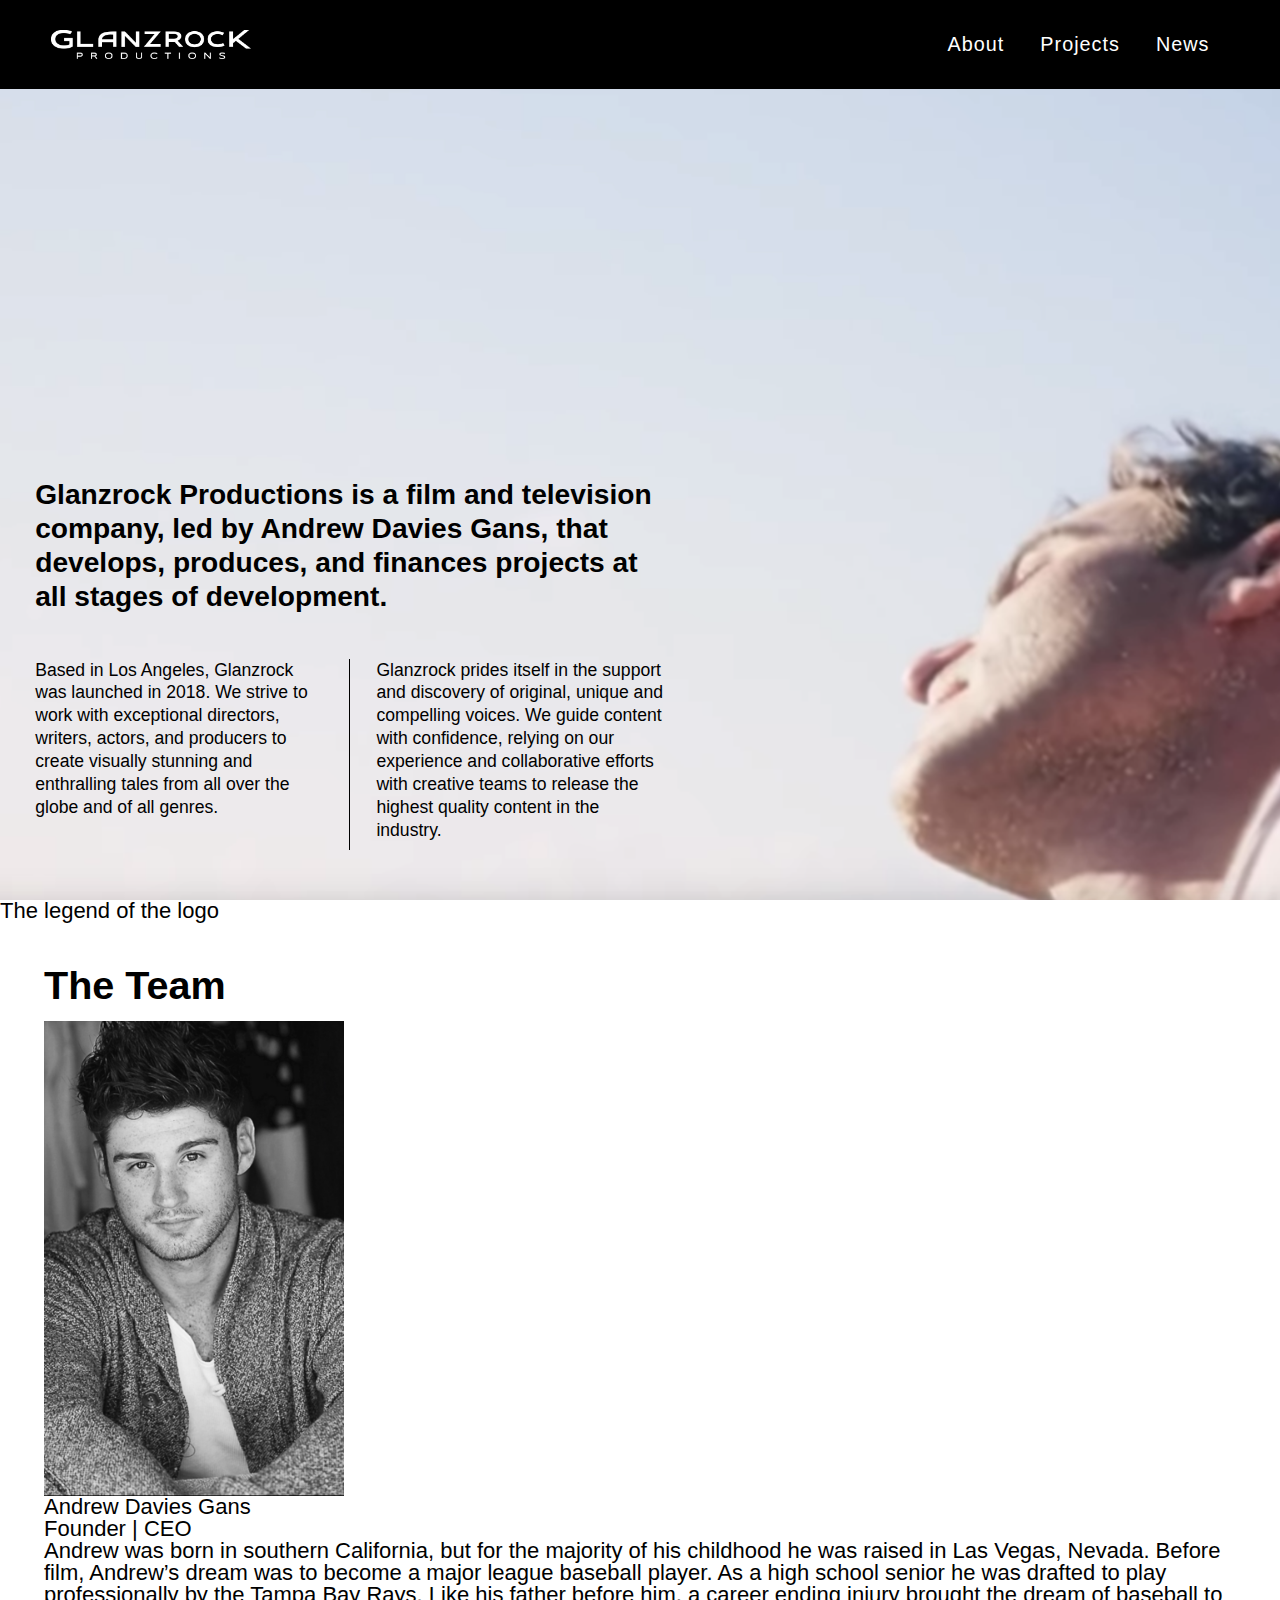
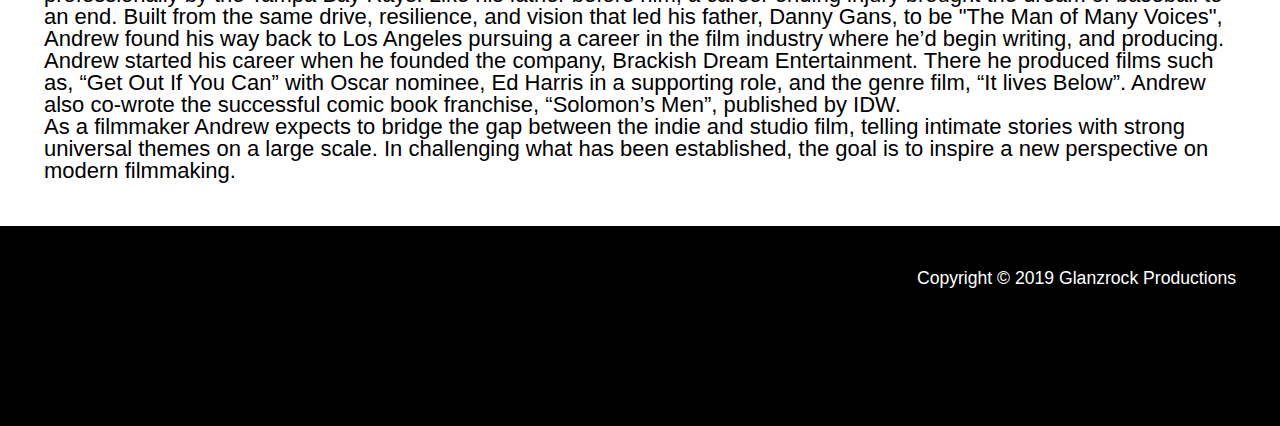
==== about.html @ 1fff3b7a "added projects nav to news page" ====
<!doctype html>
<html class="no-js" lang="en">

<head>
  <meta charset="utf-8">
  <meta http-equiv="x-ua-compatible" content="ie=edge">
  <title>Glanzrock Productions - About</title>
  <meta name="description" content="">
  <meta name="viewport" content="width=device-width, initial-scale=1, shrink-to-fit=no">

  <link rel="manifest" href="site.webmanifest">
  <link rel="apple-touch-icon" href="icon.png">
  <!-- Place favicon.ico in the root directory -->

  <link rel="stylesheet" href="reset.css">
  <link rel="stylesheet" href="main.css">
  <!-- <link rel="stylesheet" href="css/debug.css"> -->
</head>

<body>
    <div class="about-hero">
        <div class="sticky">
            <header>
                <a href="index.html">
                    <img src="img/glanzrock-name-white.png">
                </a>
                <nav>
                    <a href="about.html">About</a>
                    <a href="index.html#projects">Projects</a>
                    <a href="news.html">News</a>
                </nav>
            </header>
        </div>
        <div class="about-box">
            <div class="about-heading">
                <h2>Glanzrock Productions is a film and television company, led by Andrew Davies Gans, that develops, produces, and finances projects at all stages of development.</h2>
                <div class="about-text">
                    <p>Based in Los Angeles, Glanzrock was launched in 2018. We strive to work with exceptional directors, writers, actors, and producers to create visually stunning and enthralling tales from all over the globe and of all genres.</p>
                    <p>Glanzrock prides itself in the support and discovery of original, unique and compelling voices. We guide content with confidence, relying on our experience and collaborative efforts with creative teams to release the highest quality content in the industry.</p>
                </div>
            </div>
        </div>
    </div>

    <section>
        <div class="logo-flex">
            <div class="logo-text">
                <h2>The legend of the logo</h2>
                <p></p>
                <p></p>
                <p></p>
            </div>
            
        </div>
    </section>

    <section class="team">
        <h2>The Team</h2>
        <img src="img/andrew-gans-headshot.png">
        <h3>Andrew Davies Gans</h3>
        <h3>Founder | CEO</h3>
        <p>Andrew was born in southern California, but for the majority of his childhood he was raised in Las Vegas, Nevada. Before film, Andrew’s dream was to become a major league baseball player. As a high school senior he was drafted to play professionally by the Tampa Bay Rays. Like his father before him, a career ending injury brought the dream of baseball to an end. Built from the same drive, resilience, and vision that led his father, Danny Gans, to be "The Man of Many Voices", Andrew found his way back to Los Angeles pursuing a career in the film industry where he’d begin writing, and producing.</p>
        <p>Andrew started his career when he founded the company, Brackish Dream Entertainment. There he produced films such as, “Get Out If You Can” with Oscar nominee, Ed Harris in a supporting role, and the genre film, “It lives Below”. Andrew also co-wrote the successful comic book franchise, “Solomon’s Men”, published by IDW.</p>
        <p>As a filmmaker Andrew expects to bridge the gap between the indie and studio film, telling intimate stories with strong universal themes on a large scale. In challenging what has been established, the goal is to inspire a new perspective on modern filmmaking.</p>
    </section>


</body>

<footer>
    <p>Copyright &copy; 2019 Glanzrock Productions</p>
    
</footer>

</html>
---- main.css ----
:root {
    box-sizing: border-box;
    font-size: calc(16px + 6 * ((100vw - 320px) / 680));
}

@media screen and (min-width: 320px) {
    :root {
      font-size: calc(16px + 6 * ((100vw - 320px) / 680));
    }
  }
  @media screen and (min-width: 1000px) {
    :root {
      font-size: 22px;
    }
  }

*,
::before,
::after {
    box-sizing: inherit;
}


body {
    font-family: sans-serif;
    color: #000;

}

img {
    width: 100%;
}

header img {
    width: 200px;
}

.container {
    /* margin-top: -20px; */
    background-image: url("https://a468ba3fc2be117c5560-f9a6225d634730495a59b91d1543c5a4.ssl.cf5.rackcdn.com/GLORIABELL_Site-GIF.gif");
    /* background-image: url("https://a468ba3fc2be117c5560-f9a6225d634730495a59b91d1543c5a4.ssl.cf5.rackcdn.com/hereditary.jpg"); */
    /* background-image: url("https://a468ba3fc2be117c5560-f9a6225d634730495a59b91d1543c5a4.ssl.cf5.rackcdn.com/eg-16.9.jpg"); */
    background-position: center;
    background-size: cover;
    background-repeat: no-repeat;
    height: 100vh;
}

/* .news {
    height:max-content;
    background-image: none;
} */

.about-hero {
    /* margin-top: -20px; */
    
    background-image: url("img/about-section.png");
    /* background-image: url("https://a468ba3fc2be117c5560-f9a6225d634730495a59b91d1543c5a4.ssl.cf5.rackcdn.com/hereditary.jpg"); */
    /* background-image: url("https://a468ba3fc2be117c5560-f9a6225d634730495a59b91d1543c5a4.ssl.cf5.rackcdn.com/eg-16.9.jpg"); */
    background-position: center;
    background-size: cover;
    background-repeat: no-repeat;
    height: 100vh;
}



.sticky {
    z-index: 5;
    position: sticky;
    top: 0px;
    background-color: black;
    /* background-image: url("https://www.transparenttextures.com/patterns/stardust.png"); */
    padding: 30px 0 30px 0;
}

header {
    
    padding: 0 2.3em;
    display: flex;
    justify-content: space-between;
    align-items: center;
    max-width: 100%;
    margin: 0 auto;

    /* margin-top: 20px; */
    
}

@media(max-width: 600px) {

    header {
        width: 100%;
        display: inline-block;
        margin: 0 auto;
        text-align: center;
    }

    header img {
        margin-bottom: 1em;
    }
}

nav a {
    font-size: .9em;
    margin: 0 20px 0 10px;
    color: white;
    text-decoration: none;
    letter-spacing: 1px;
}

.featured {
    height: 50vh;
}



/* .flex {
    height: 100%;
    display: flex;
    align-items: flex-end;
    justify-items: flex-start;
} */

.hero {
    position: absolute;
    bottom: 50px;
    color: white;
    max-width: 700px;
    line-height: 1.3;
    font-size: 1.2em;
    padding-left: 2rem;
    padding-right: 2rem;
    /* margin: 30vh 50vw 0 auto; */
}

.about-box {
    position: absolute;
    bottom: 50px;
    color: black;
    max-width: 700px;
    line-height: 1.3;
    padding-left: 2em;
    padding-right: 2em;
    /* margin: 30vh 50vw 0 auto; */

    font-size: .8em;
    column-count: 2;
    column-width: 250px;
    column-gap: 3em;
    column-rule: solid 1px black;
}




.about-heading h2 {
    font-size: 1.6em;
    line-height: 1.2;
    padding-bottom: 1.6em;
    font-weight: bold;
    column-span: all;
}

.about-text p {
    margin-bottom: 20px;
}


.hero h2 {
    font-size: 1.8em;
    line-height: 1;
    padding-bottom: .4em;
    font-weight: bold;
    
}

.featured {
    padding: 2rem 2rem;
    height: max-content;
}

.featured h2 {
    font-size: 1.8em;
    line-height: 1;
    padding-bottom: .4em;
    font-weight: bold;
}

.feature-grid {
    padding-top: 1em;
    display: flex;
    flex-wrap: wrap;
    justify-content: space-between;
}

@media(max-width:750px) {
    .feature-grid {
        display: block;
    }
}

.item {
    width: 30%;
    margin-right: 1em;
    padding-bottom: 2em;
    justify-self: center;
}



.item:nth-of-type(3) {
    margin-right: 0px;
}

.item img {
    display: block;
    width: 100%;
    height: auto;
    object-fit: cover;
    object-position: top center;
    
}

@media(max-width:750px) {
    .item {
        width: 100%;
    }

    .item img {
        height: 300px;
    }
    
}

.item a:hover {
    filter: brightness(1.5);
}


.item a {
    display: block;
    text-decoration: none;
    color: black;
    /* padding-bottom: 3em; */
}

.item-caption {
    font-size: 1.5em;
    padding-top: .5em;
}

.team {
    padding: 2rem 2rem;
    height: max-content;
}
.team img {
    width:300px;
}

.team h2 {
    font-size: 1.8em;
    line-height: 1;
    padding-bottom: .4em;
    font-weight: bold;
}

/* Project Page */

.container.project-bg {
    background-image: url("img/TentCity-Poster.png");
}

.flex h1 {
    font-size: 2.5em;
}

.project {
    font-size: .8em;
    line-height: 1.4;
    padding: 2rem 2rem;
    height: max-content;
}

.project h2 {
    font-size: 1.6em;
    line-height: 1.3;
    margin-bottom: 1em;
}

.project-text {
    font-size: 1rem;
    flex: 2;
    margin-right: 2rem;
    margin-bottom: 2em;
}

.project-image {
    flex: 1;
}

.project-flex {
    display: flex;
    
}

@media(max-width:700px) {
    .project-flex {
        display: block;
    }
    
}

.project-synopsis {
    margin-bottom: 2em;
}


.credit p {
    margin-bottom: .2em;
    line-height: 1.1;
}

.credit-heading {
    font-size: 1.3em;
    margin-bottom: .5em;
}

/* footer  */
footer {
    font-size: .8em;
    text-align: right;
    padding: 2rem 2rem;
    color: white;
    background-color: black;
    height: 200px;
}


/* news */

.news-date {
    font-style: italic;
}

.news-source {
    font-weight: bold;
}
.news-text {
    font-size: 1rem;
    flex: 2;
}

.news-image {
    flex: 1;
    margin-right: 1rem;
}

@media(max-width:700px) {
    .news-image {
        flex: 1;
        margin-right: 0;
        margin-bottom: 1rem;
    }

   =
}

.news-text a {
    text-decoration: none;
}

.news-flex {
    margin-top: 2rem;
}

.project .news-title {
    font-size: 1.4em;
}
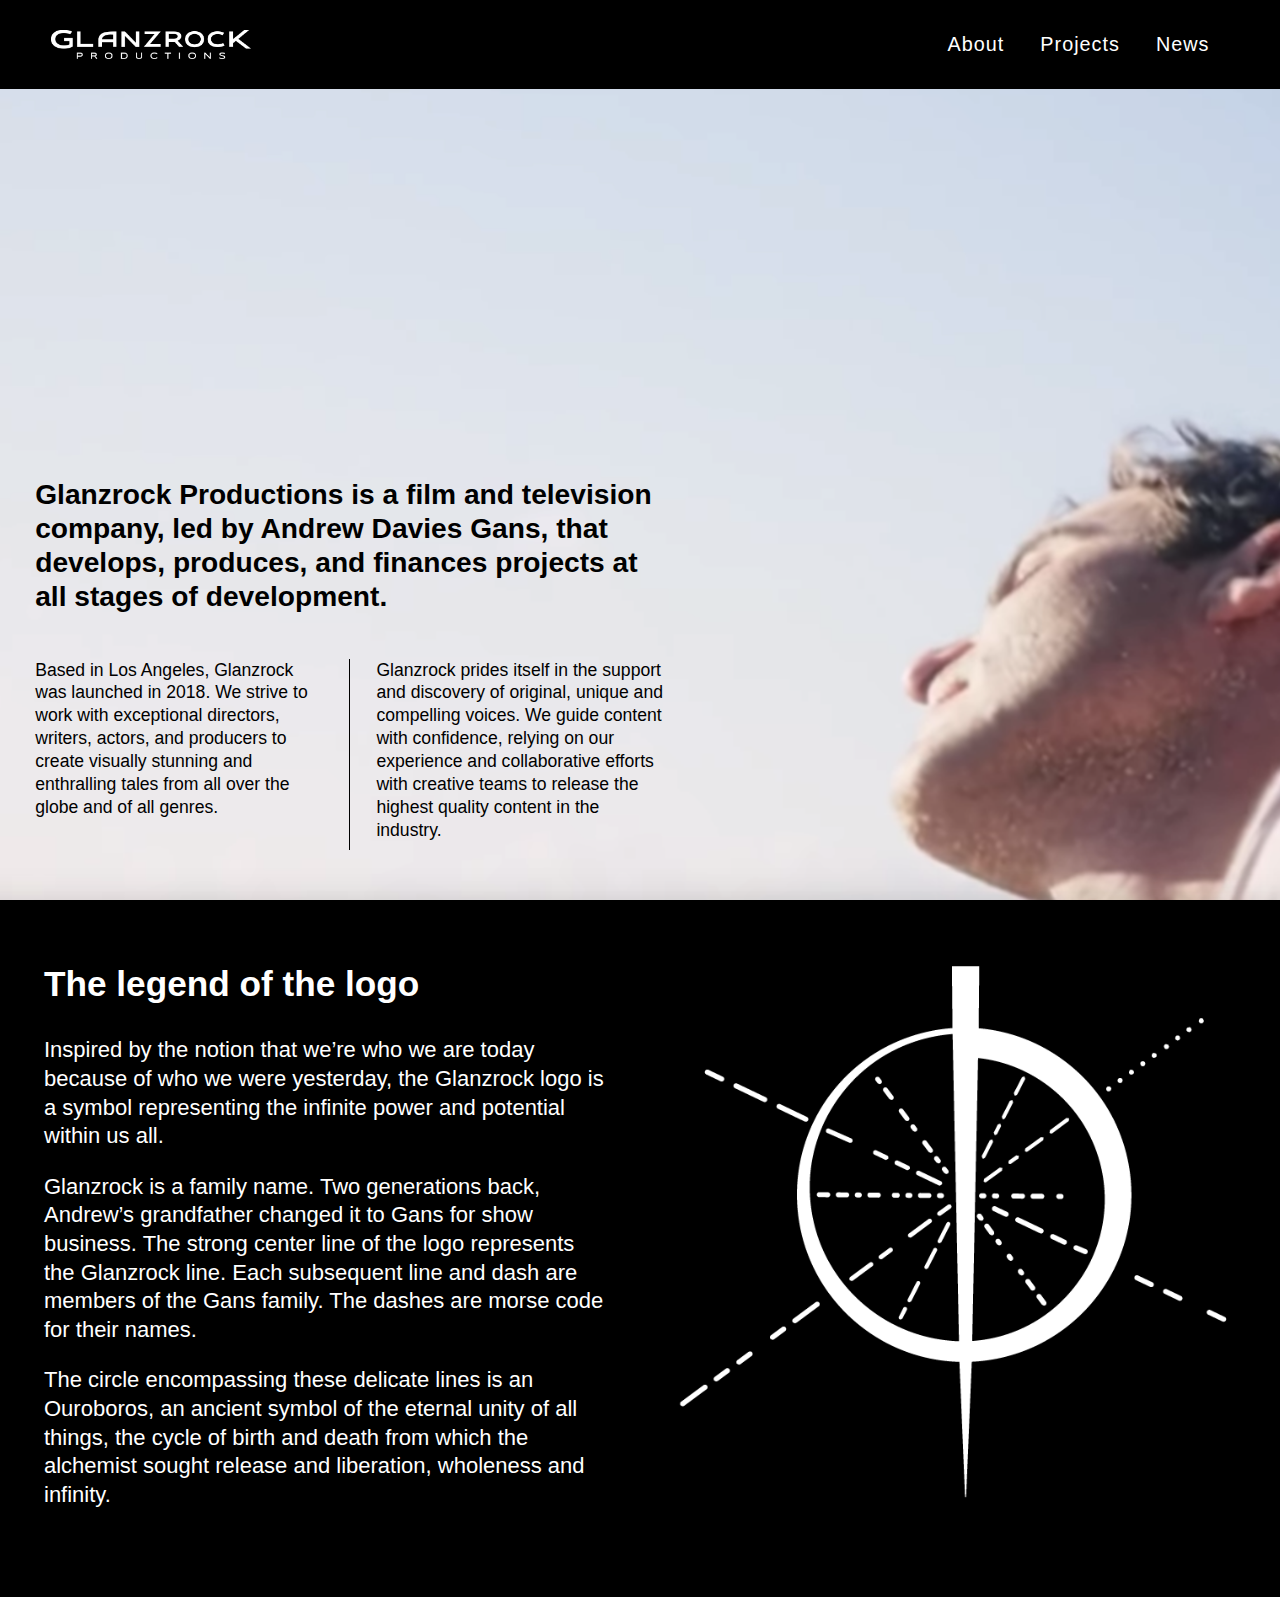
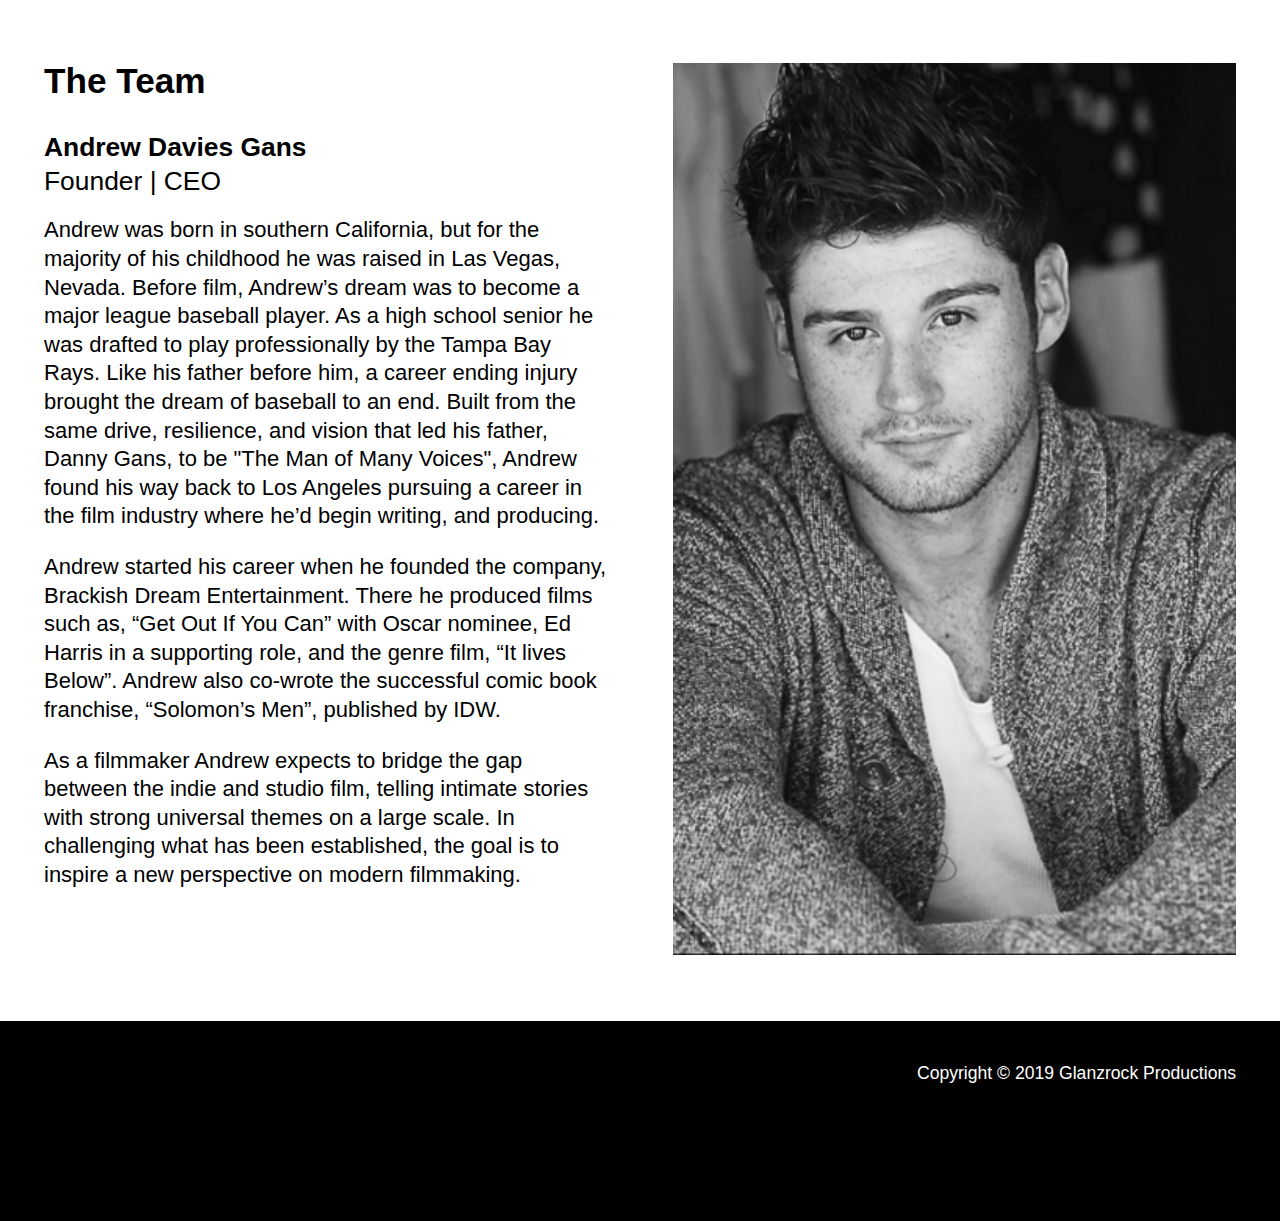
==== commit 9df12752: "about page styles added" ====
--- a/about.html
+++ b/about.html
@@ -46,22 +46,30 @@
         <div class="logo-flex">
             <div class="logo-text">
                 <h2>The legend of the logo</h2>
-                <p></p>
-                <p></p>
-                <p></p>
+                <p>Inspired by the notion that we’re who we are today because of who we were yesterday, the Glanzrock logo is a symbol representing the infinite power and potential within us all.</p>
+                <p>Glanzrock is a family name. Two generations back, Andrew’s grandfather changed it to Gans for show business. The strong center line of the logo represents the Glanzrock line. Each subsequent line and dash are members of the Gans family. The dashes are morse code for their names. </p>
+                <p>The circle encompassing these delicate lines is an Ouroboros, an ancient symbol of the eternal unity of all things, the cycle of birth and death from which the alchemist sought release and liberation, wholeness and infinity.</p>
             </div>
-            
+            <div class="logo-image">
+                <img src="img/glanzrock-mark-white.png" alt="glanzrock logomark">
+            </div>
         </div>
     </section>
 
-    <section class="team">
-        <h2>The Team</h2>
-        <img src="img/andrew-gans-headshot.png">
-        <h3>Andrew Davies Gans</h3>
-        <h3>Founder | CEO</h3>
-        <p>Andrew was born in southern California, but for the majority of his childhood he was raised in Las Vegas, Nevada. Before film, Andrew’s dream was to become a major league baseball player. As a high school senior he was drafted to play professionally by the Tampa Bay Rays. Like his father before him, a career ending injury brought the dream of baseball to an end. Built from the same drive, resilience, and vision that led his father, Danny Gans, to be "The Man of Many Voices", Andrew found his way back to Los Angeles pursuing a career in the film industry where he’d begin writing, and producing.</p>
-        <p>Andrew started his career when he founded the company, Brackish Dream Entertainment. There he produced films such as, “Get Out If You Can” with Oscar nominee, Ed Harris in a supporting role, and the genre film, “It lives Below”. Andrew also co-wrote the successful comic book franchise, “Solomon’s Men”, published by IDW.</p>
-        <p>As a filmmaker Andrew expects to bridge the gap between the indie and studio film, telling intimate stories with strong universal themes on a large scale. In challenging what has been established, the goal is to inspire a new perspective on modern filmmaking.</p>
+    <section class="logo-flex white">
+        <div class="logo-text">
+            <h2>The Team</h2>
+            <div class="person-meta">
+                <h3 class="name">Andrew Davies Gans</h3>
+                <h3 class="title">Founder | CEO</h3>
+            </div>
+            <p>Andrew was born in southern California, but for the majority of his childhood he was raised in Las Vegas, Nevada. Before film, Andrew’s dream was to become a major league baseball player. As a high school senior he was drafted to play professionally by the Tampa Bay Rays. Like his father before him, a career ending injury brought the dream of baseball to an end. Built from the same drive, resilience, and vision that led his father, Danny Gans, to be "The Man of Many Voices", Andrew found his way back to Los Angeles pursuing a career in the film industry where he’d begin writing, and producing.</p>
+            <p>Andrew started his career when he founded the company, Brackish Dream Entertainment. There he produced films such as, “Get Out If You Can” with Oscar nominee, Ed Harris in a supporting role, and the genre film, “It lives Below”. Andrew also co-wrote the successful comic book franchise, “Solomon’s Men”, published by IDW.</p>
+            <p>As a filmmaker Andrew expects to bridge the gap between the indie and studio film, telling intimate stories with strong universal themes on a large scale. In challenging what has been established, the goal is to inspire a new perspective on modern filmmaking.</p>
+        </div>
+        <div class="logo-image">
+            <img src="img/andrew-gans-headshot.png">
+        </div>
     </section>
 
 
--- a/main.css
+++ b/main.css
@@ -363,7 +363,6 @@
         margin-bottom: 1rem;
     }
 
-   =
 }
 
 .news-text a {
@@ -377,3 +376,50 @@
 .project .news-title {
     font-size: 1.4em;
 }
+
+.logo-flex {
+    display: flex;
+    padding: 3rem 2rem;
+    background-color: black;
+    color: white;
+}
+
+.logo-text {
+    width: 50%;
+    margin-right: 3em;
+}
+
+.logo-text h2 {
+    font-size:1.6em;
+    margin-bottom: 1em;
+    font-weight: bold;
+}
+
+.logo-text p {
+    line-height: 1.3;
+    font-size:1em;
+    margin-bottom: 1em;
+}
+
+.logo-image {
+    width: 50%;
+}
+
+/* team */
+.white {
+    background-color: white;
+    color: black;
+} 
+
+.name,
+.title {
+    font-size: 1.2em;
+}
+
+.name {
+    font-weight: bold;
+    margin-bottom: .3em;
+}
+.person-meta {
+    margin-bottom: 1em;
+}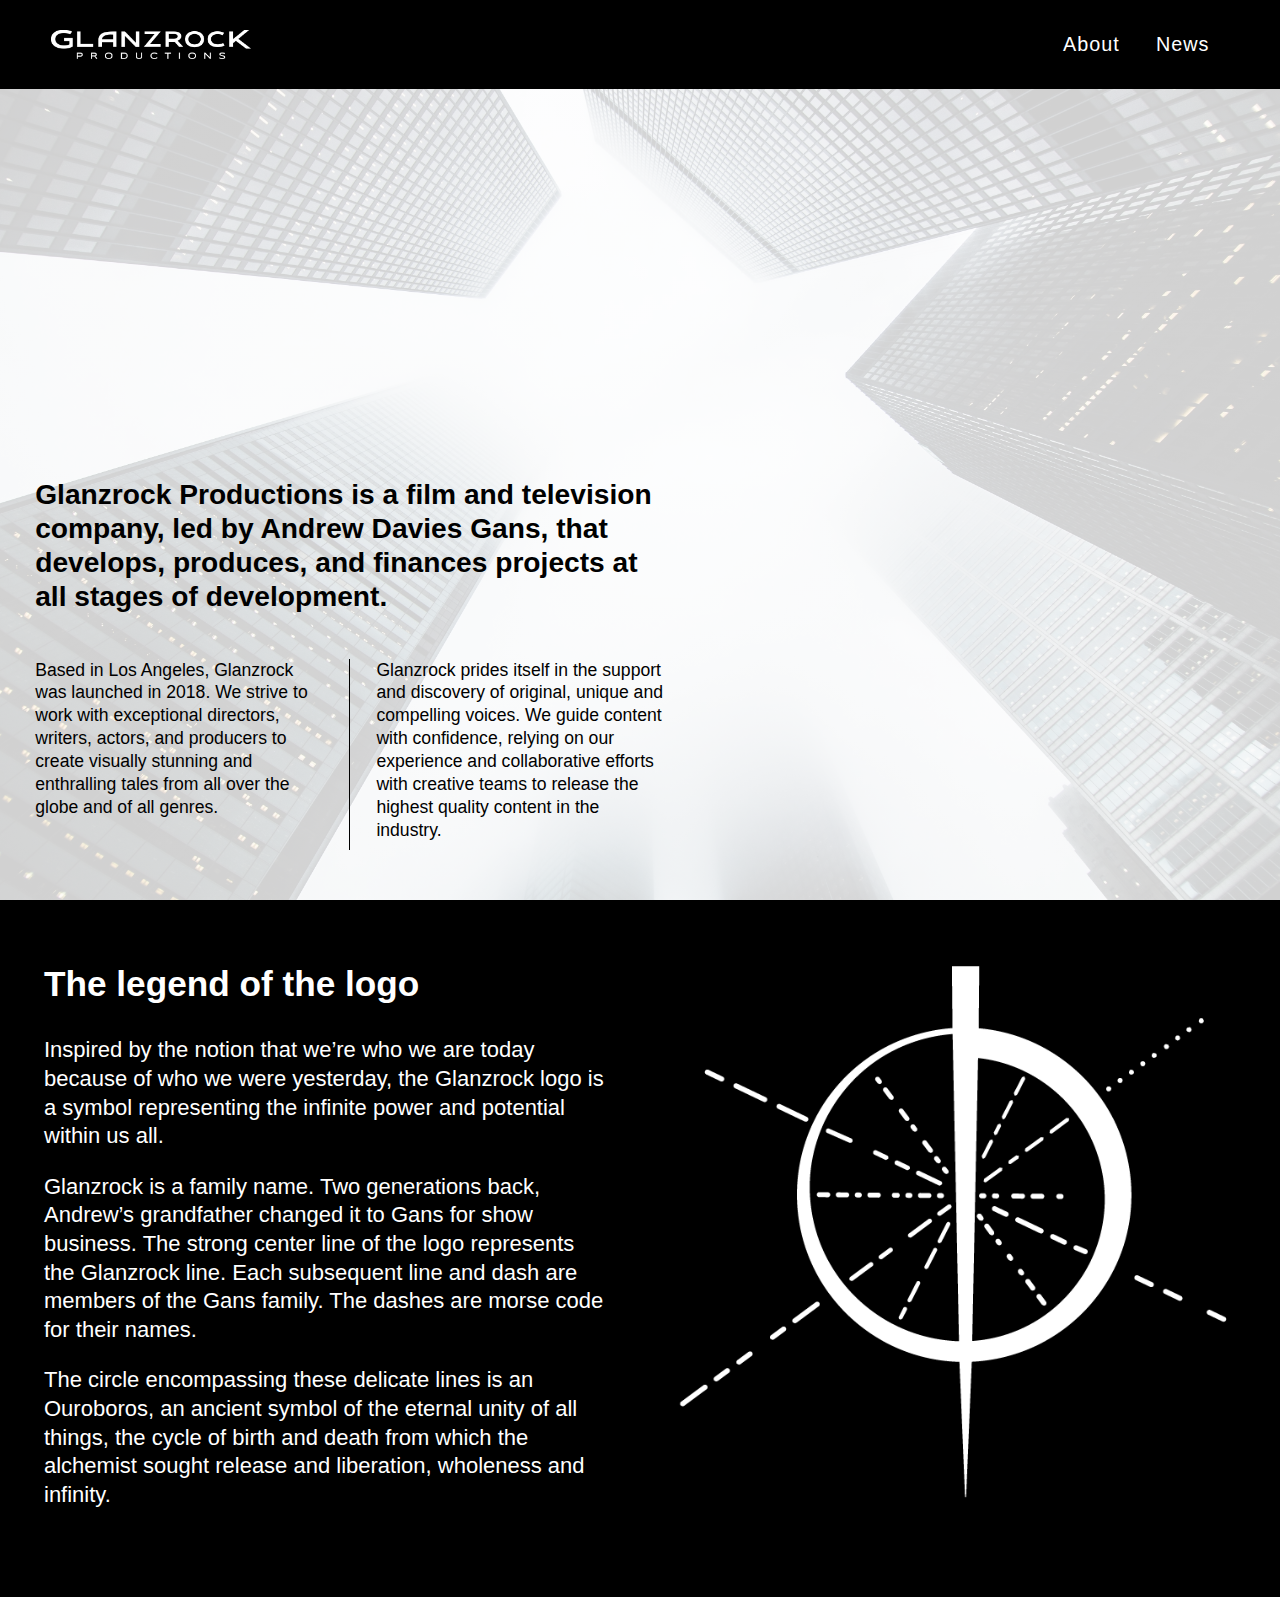
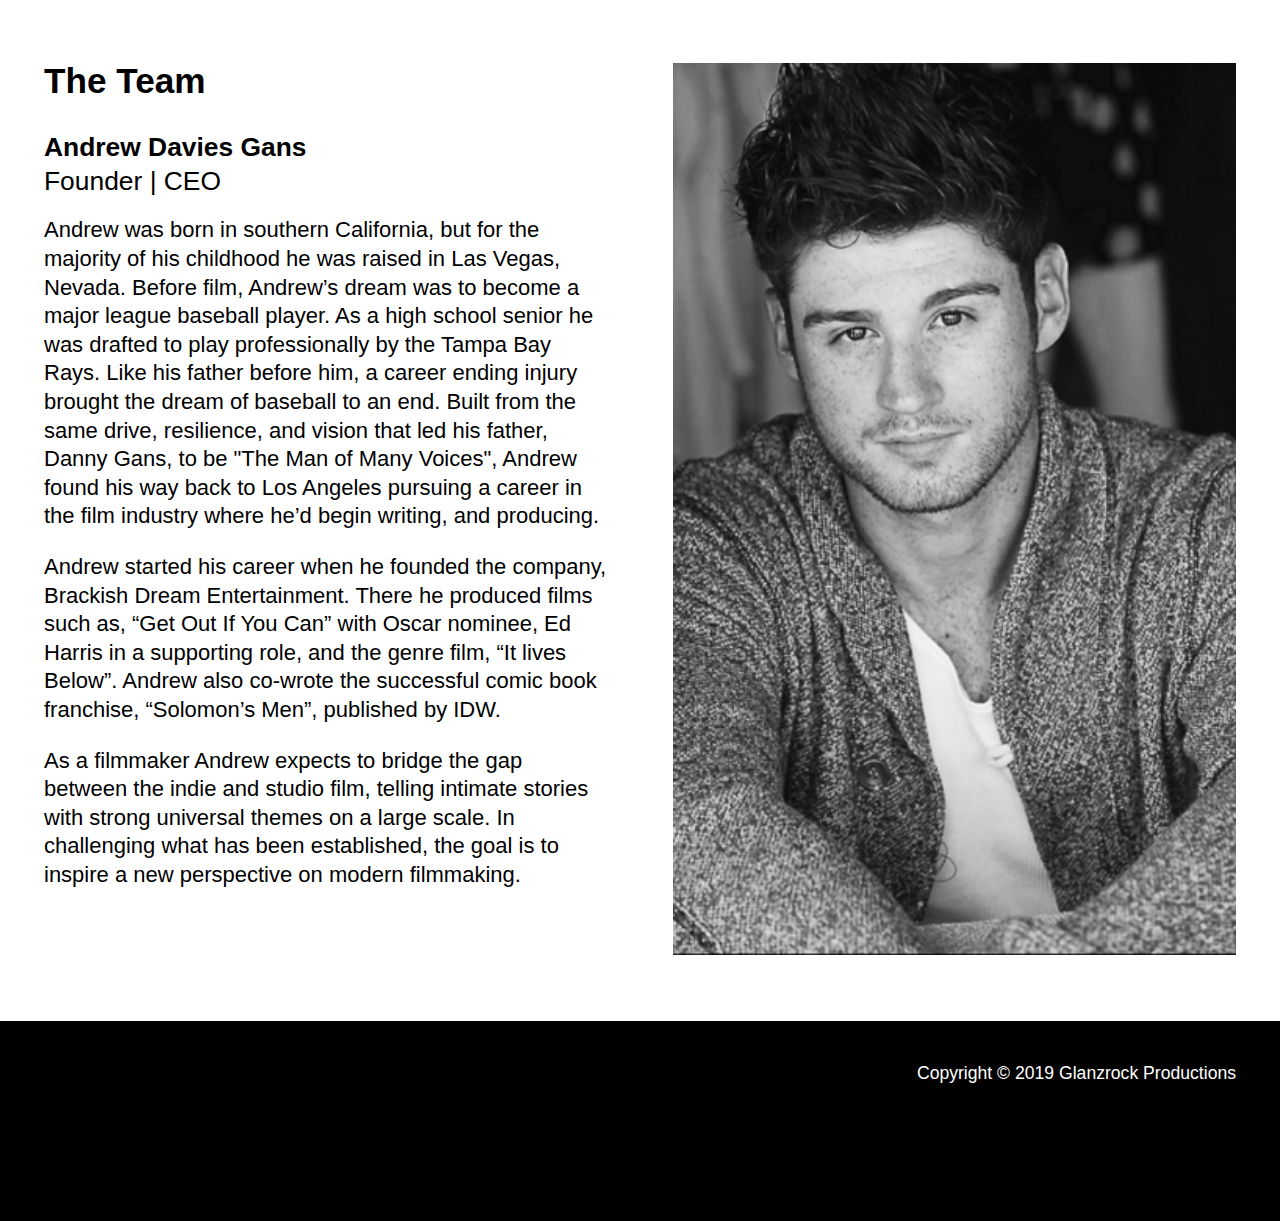
==== commit bc1d3c73: "removed films" ====
--- a/about.html
+++ b/about.html
@@ -26,7 +26,7 @@
                 </a>
                 <nav>
                     <a href="about.html">About</a>
-                    <a href="index.html#projects">Projects</a>
+                    <!-- <a href="index.html#projects">Projects</a> -->
                     <a href="news.html">News</a>
                 </nav>
             </header>
--- a/main.css
+++ b/main.css
@@ -37,7 +37,9 @@
 
 .container {
     /* margin-top: -20px; */
-    background-image: url("https://a468ba3fc2be117c5560-f9a6225d634730495a59b91d1543c5a4.ssl.cf5.rackcdn.com/GLORIABELL_Site-GIF.gif");
+    /* background-image: url("img/lost-places-1555076_1920.jpg"); */
+    background:linear-gradient(rgba(0,0,0,0.4), rgba(0,0,0,0.4)), url("img/lost-places-1555076_1920.jpg");
+    /* background-image: url("https://a468ba3fc2be117c5560-f9a6225d634730495a59b91d1543c5a4.ssl.cf5.rackcdn.com/GLORIABELL_Site-GIF.gif"); */
     /* background-image: url("https://a468ba3fc2be117c5560-f9a6225d634730495a59b91d1543c5a4.ssl.cf5.rackcdn.com/hereditary.jpg"); */
     /* background-image: url("https://a468ba3fc2be117c5560-f9a6225d634730495a59b91d1543c5a4.ssl.cf5.rackcdn.com/eg-16.9.jpg"); */
     background-position: center;
@@ -53,8 +55,9 @@
 
 .about-hero {
     /* margin-top: -20px; */
-    
-    background-image: url("img/about-section.png");
+    /* background-image: url("img/downtown-skyscrapers_4460x4460.jpg"); */
+    background:linear-gradient(rgba(255,255,255,0.8), rgba(255,255,255,0.8)), url("img/downtown-skyscrapers_4460x4460.jpg");
+    /* background-image: url("img/about-section.png"); */
     /* background-image: url("https://a468ba3fc2be117c5560-f9a6225d634730495a59b91d1543c5a4.ssl.cf5.rackcdn.com/hereditary.jpg"); */
     /* background-image: url("https://a468ba3fc2be117c5560-f9a6225d634730495a59b91d1543c5a4.ssl.cf5.rackcdn.com/eg-16.9.jpg"); */
     background-position: center;
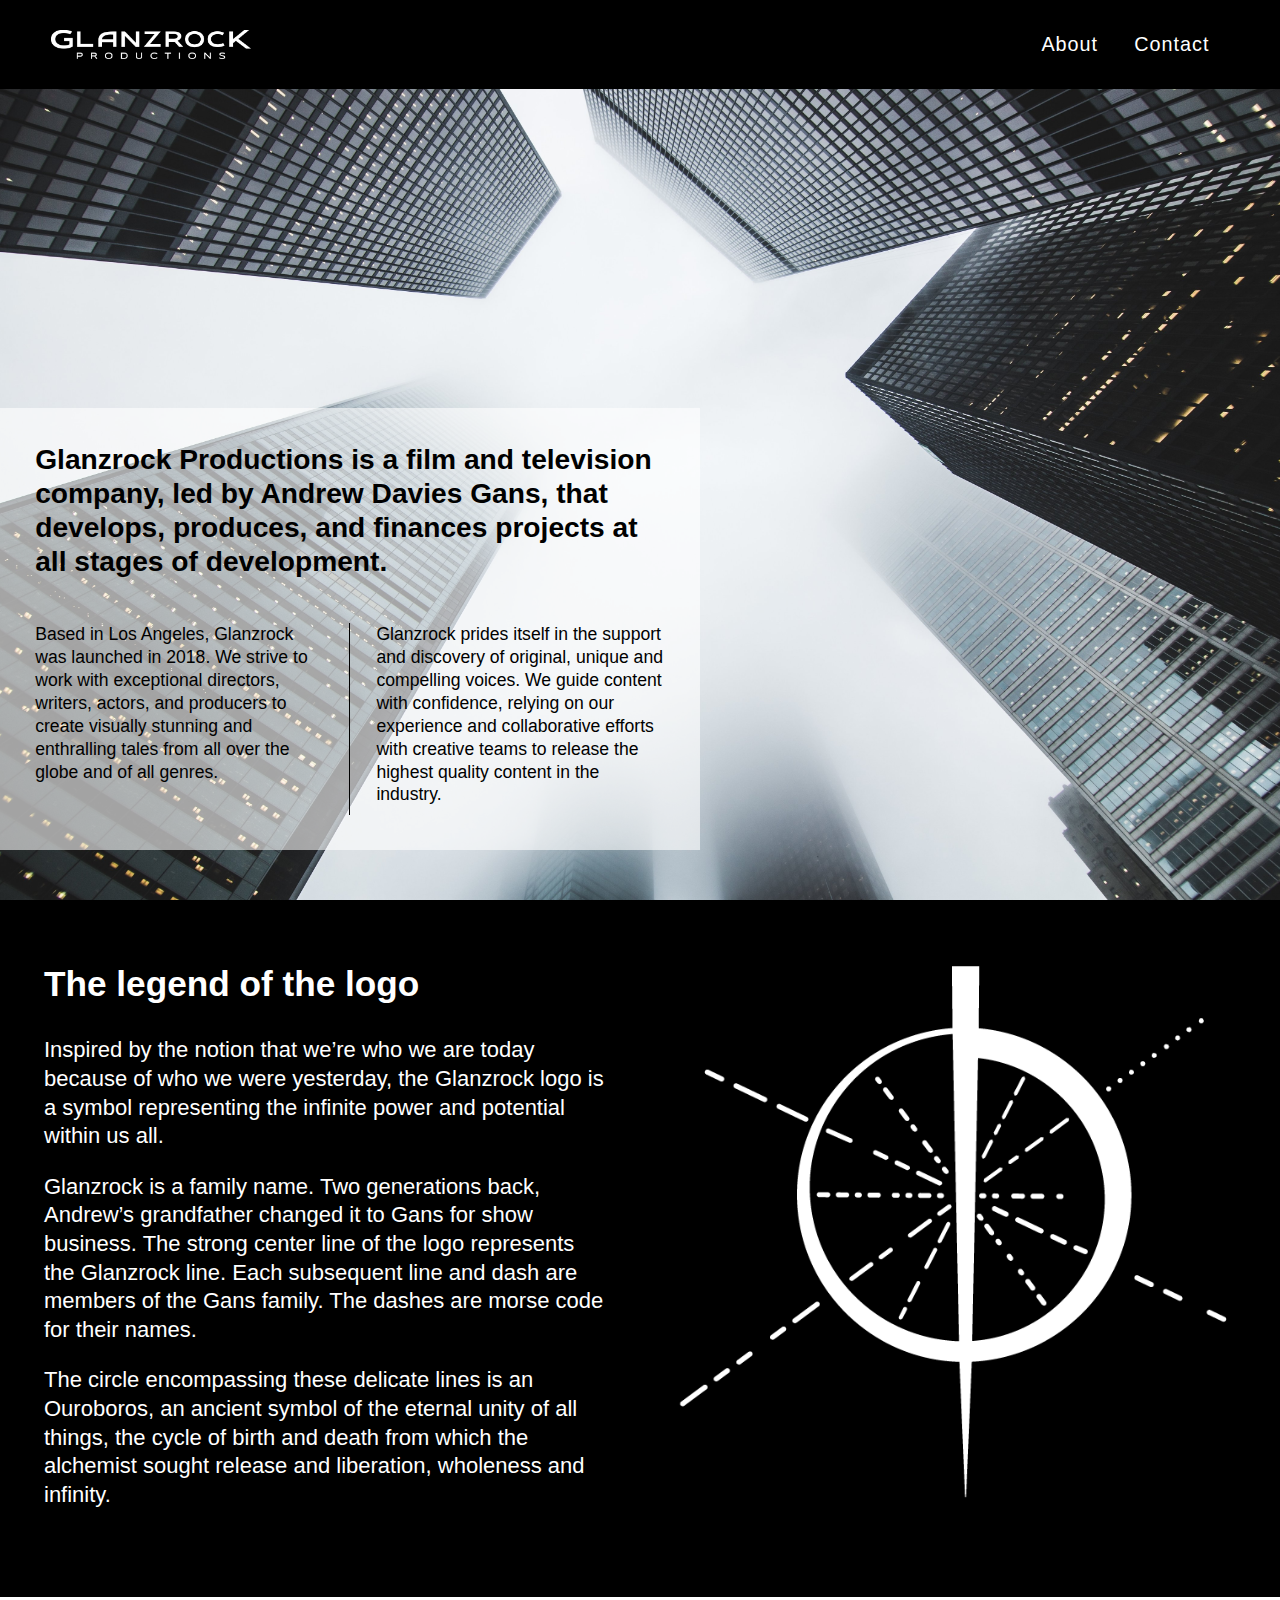
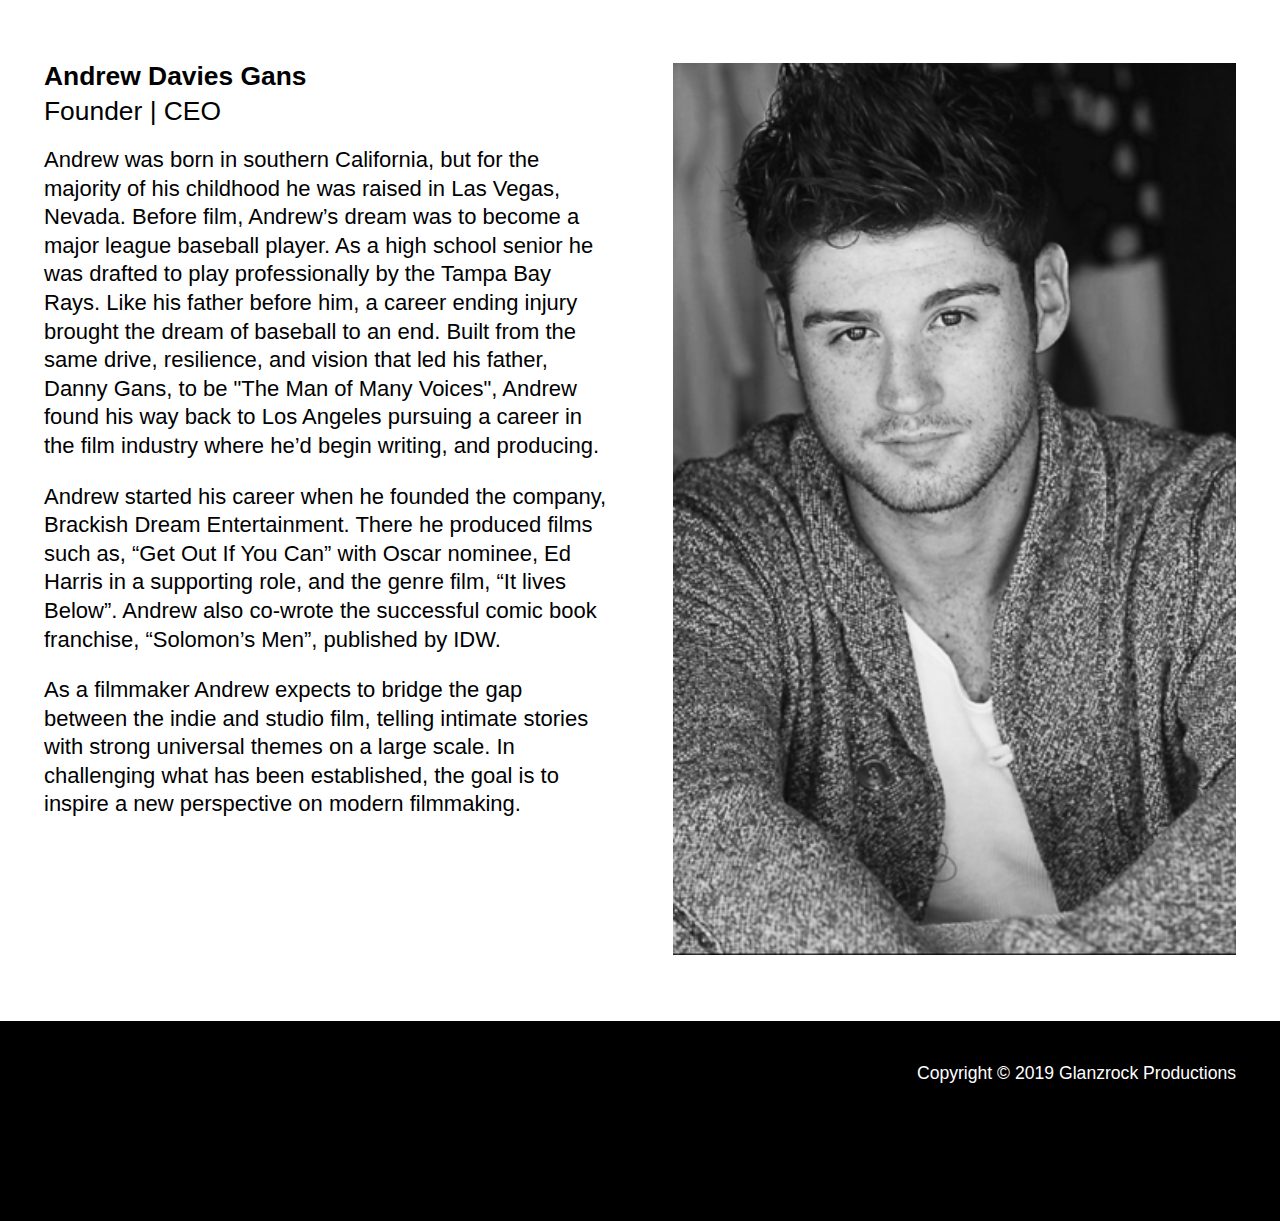
==== commit cacba880: "phone call changes" ====
--- a/about.html
+++ b/about.html
@@ -26,8 +26,9 @@
                 </a>
                 <nav>
                     <a href="about.html">About</a>
+                    <a href="contact.html">Contact</a>
                     <!-- <a href="index.html#projects">Projects</a> -->
-                    <a href="news.html">News</a>
+                    <!-- <a href="news.html">News</a> -->
                 </nav>
             </header>
         </div>
@@ -58,7 +59,7 @@
 
     <section class="logo-flex white">
         <div class="logo-text">
-            <h2>The Team</h2>
+            <!-- <h2>The Team</h2> -->
             <div class="person-meta">
                 <h3 class="name">Andrew Davies Gans</h3>
                 <h3 class="title">Founder | CEO</h3>
@@ -80,4 +81,6 @@
     
 </footer>
 
-</html>+</html>
+
+
--- a/main.css
+++ b/main.css
@@ -39,6 +39,7 @@
     /* margin-top: -20px; */
     /* background-image: url("img/lost-places-1555076_1920.jpg"); */
     background:linear-gradient(rgba(0,0,0,0.4), rgba(0,0,0,0.4)), url("img/lost-places-1555076_1920.jpg");
+    background-image: url("img/glanzrock-3d.jpeg");
     /* background-image: url("https://a468ba3fc2be117c5560-f9a6225d634730495a59b91d1543c5a4.ssl.cf5.rackcdn.com/GLORIABELL_Site-GIF.gif"); */
     /* background-image: url("https://a468ba3fc2be117c5560-f9a6225d634730495a59b91d1543c5a4.ssl.cf5.rackcdn.com/hereditary.jpg"); */
     /* background-image: url("https://a468ba3fc2be117c5560-f9a6225d634730495a59b91d1543c5a4.ssl.cf5.rackcdn.com/eg-16.9.jpg"); */
@@ -56,7 +57,7 @@
 .about-hero {
     /* margin-top: -20px; */
     /* background-image: url("img/downtown-skyscrapers_4460x4460.jpg"); */
-    background:linear-gradient(rgba(255,255,255,0.8), rgba(255,255,255,0.8)), url("img/downtown-skyscrapers_4460x4460.jpg");
+    background:linear-gradient(rgba(255,255,255,0), rgba(255,255,255,0)), url("img/downtown-skyscrapers_4460x4460.jpg");
     /* background-image: url("img/about-section.png"); */
     /* background-image: url("https://a468ba3fc2be117c5560-f9a6225d634730495a59b91d1543c5a4.ssl.cf5.rackcdn.com/hereditary.jpg"); */
     /* background-image: url("https://a468ba3fc2be117c5560-f9a6225d634730495a59b91d1543c5a4.ssl.cf5.rackcdn.com/eg-16.9.jpg"); */
@@ -152,7 +153,12 @@
     column-width: 250px;
     column-gap: 3em;
     column-rule: solid 1px black;
-}
+
+    background-color: rgba(255,255,255,0.6);
+    padding: 2em;
+}
+
+
 
 
 
@@ -425,4 +431,9 @@
 }
 .person-meta {
     margin-bottom: 1em;
+}
+
+/* news page placeholder */
+.project h1 {
+    font-size: 3em;
 }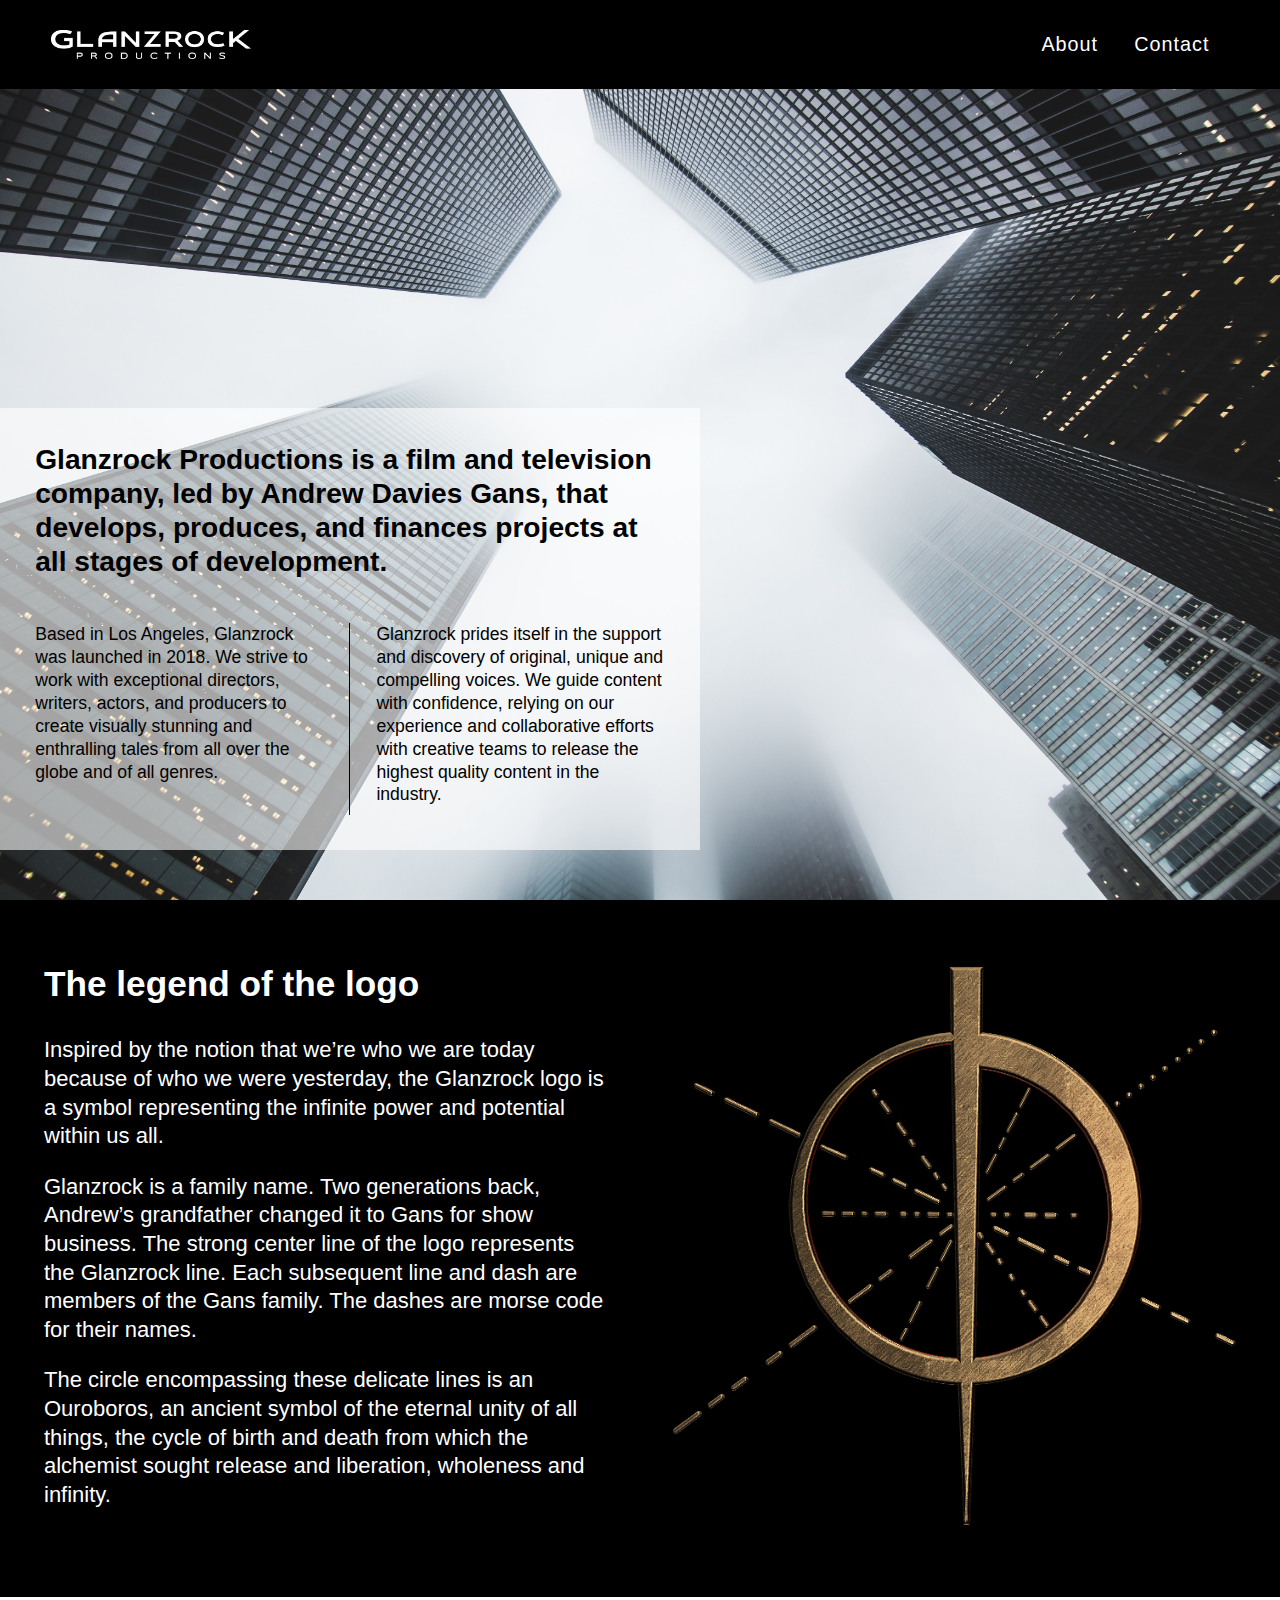
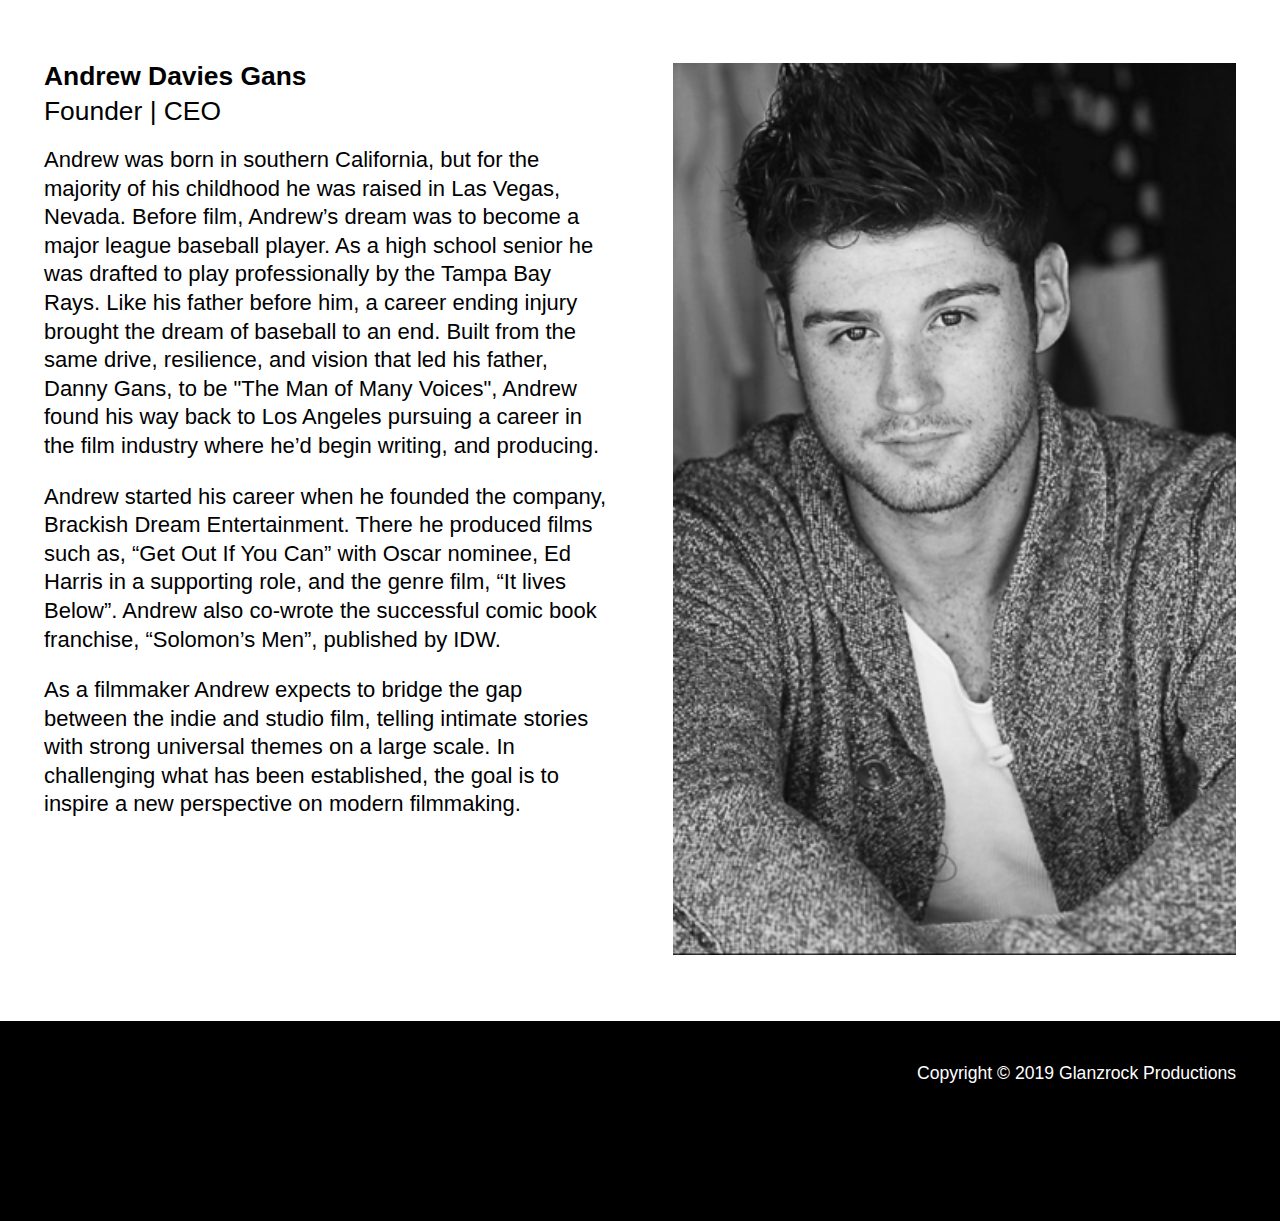
==== commit e962dddf: "added 3d logos" ====
--- a/about.html
+++ b/about.html
@@ -52,7 +52,7 @@
                 <p>The circle encompassing these delicate lines is an Ouroboros, an ancient symbol of the eternal unity of all things, the cycle of birth and death from which the alchemist sought release and liberation, wholeness and infinity.</p>
             </div>
             <div class="logo-image">
-                <img src="img/glanzrock-mark-white.png" alt="glanzrock logomark">
+                <img src="img/Marco Barreto - Logo_B_symbol.png" alt="glanzrock logomark">
             </div>
         </div>
     </section>
--- a/main.css
+++ b/main.css
@@ -390,6 +390,9 @@
     display: flex;
     padding: 3rem 2rem;
     background-color: black;
+    background-image: url(img/Nebula_00326-opacity.png);
+    background-size: cover;
+    background-position: center;
     color: white;
 }
 
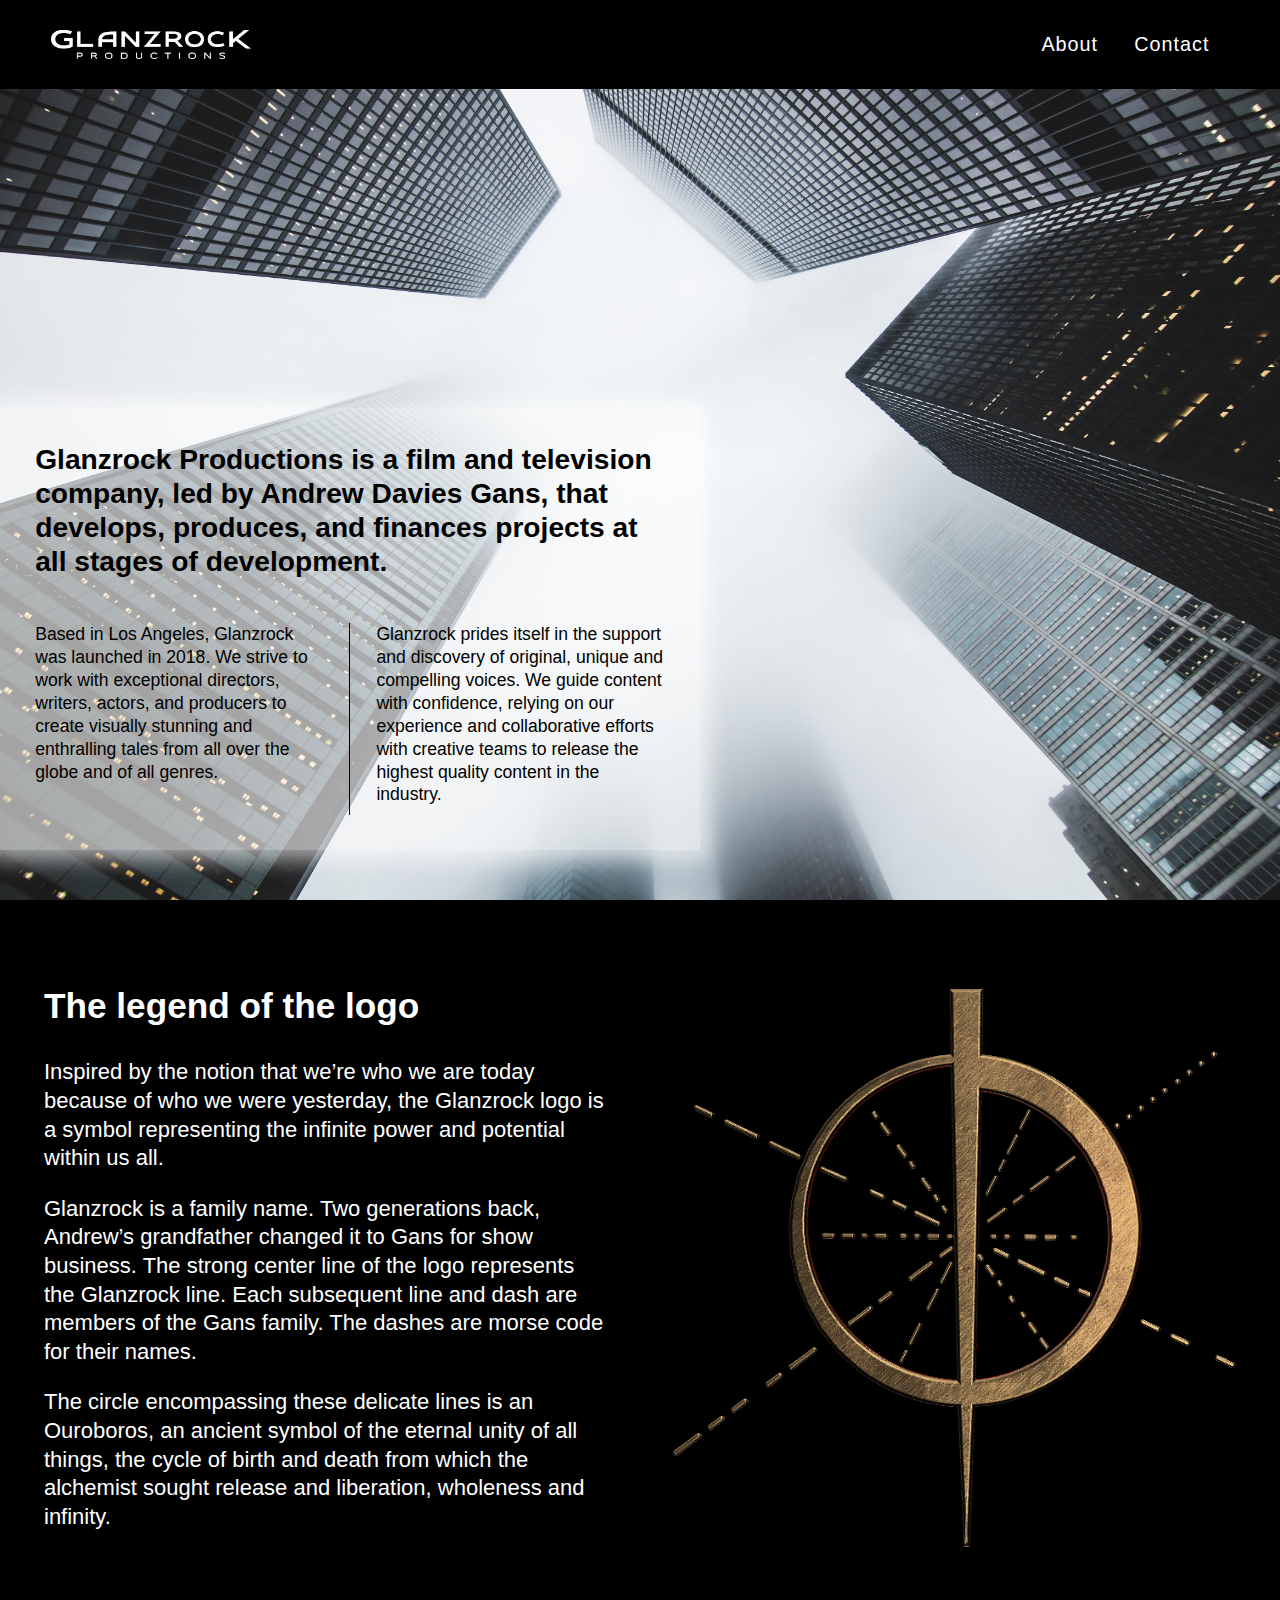
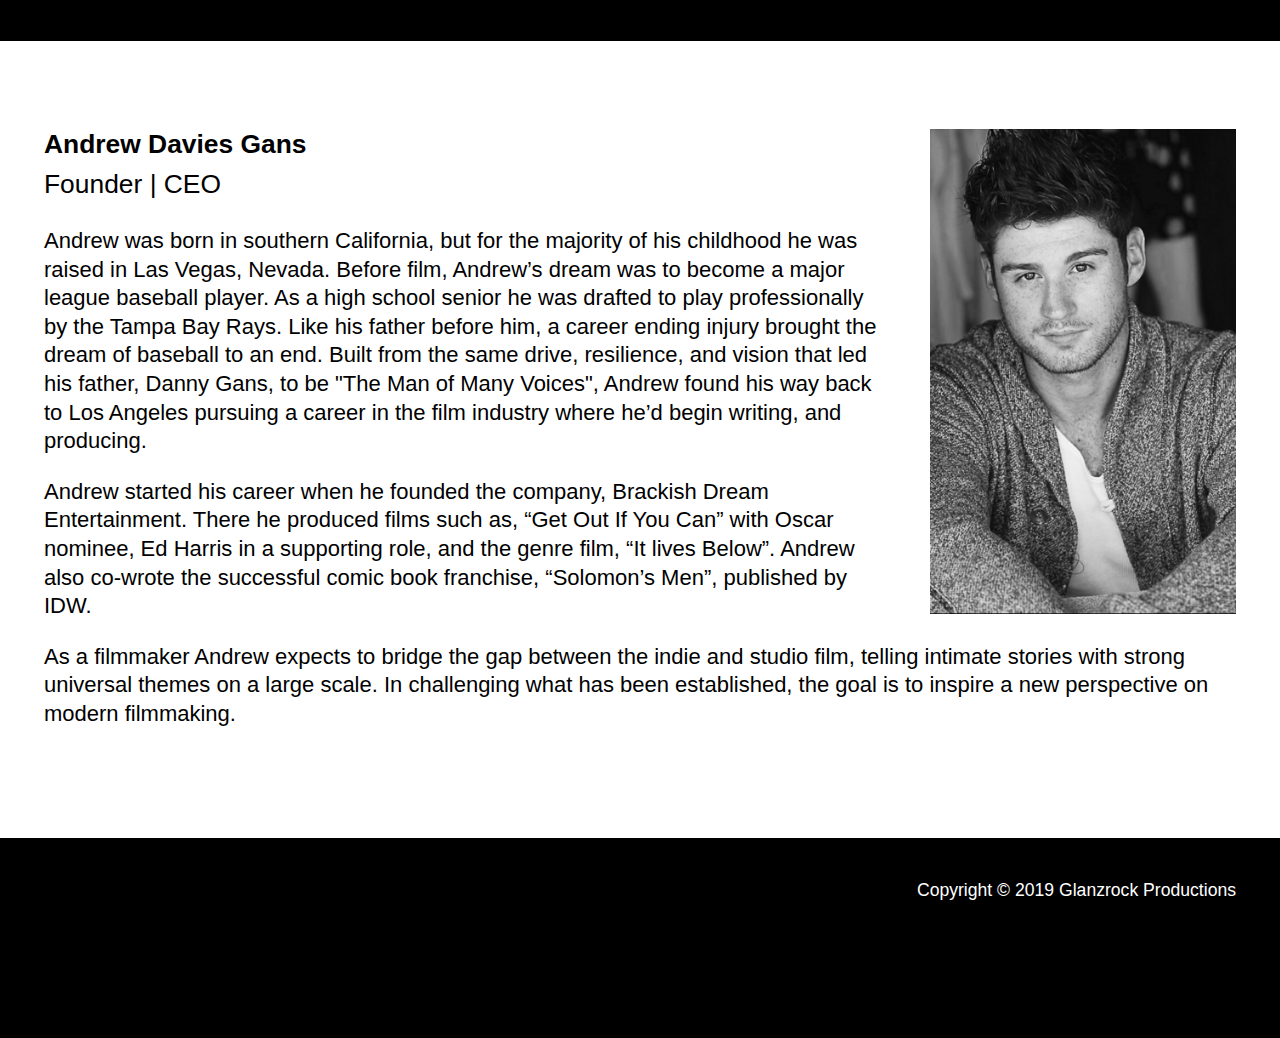
==== commit 27682ea8: "changed about team section to float" ====
--- a/about.html
+++ b/about.html
@@ -58,18 +58,14 @@
     </section>
 
     <section class="logo-flex white">
-        <div class="logo-text">
-            <!-- <h2>The Team</h2> -->
-            <div class="person-meta">
+        <div class="team-text">
+                <img src="img/andrew-gans-headshot.png">
                 <h3 class="name">Andrew Davies Gans</h3>
                 <h3 class="title">Founder | CEO</h3>
-            </div>
+                
             <p>Andrew was born in southern California, but for the majority of his childhood he was raised in Las Vegas, Nevada. Before film, Andrew’s dream was to become a major league baseball player. As a high school senior he was drafted to play professionally by the Tampa Bay Rays. Like his father before him, a career ending injury brought the dream of baseball to an end. Built from the same drive, resilience, and vision that led his father, Danny Gans, to be "The Man of Many Voices", Andrew found his way back to Los Angeles pursuing a career in the film industry where he’d begin writing, and producing.</p>
             <p>Andrew started his career when he founded the company, Brackish Dream Entertainment. There he produced films such as, “Get Out If You Can” with Oscar nominee, Ed Harris in a supporting role, and the genre film, “It lives Below”. Andrew also co-wrote the successful comic book franchise, “Solomon’s Men”, published by IDW.</p>
             <p>As a filmmaker Andrew expects to bridge the gap between the indie and studio film, telling intimate stories with strong universal themes on a large scale. In challenging what has been established, the goal is to inspire a new perspective on modern filmmaking.</p>
-        </div>
-        <div class="logo-image">
-            <img src="img/andrew-gans-headshot.png">
         </div>
     </section>
 
--- a/main.css
+++ b/main.css
@@ -156,7 +156,9 @@
 
     background-color: rgba(255,255,255,0.6);
     padding: 2em;
-}
+    box-shadow: 0 0 20px 10px rgba(255,255,255,0.6);
+}
+
 
 
 
@@ -388,9 +390,9 @@
 
 .logo-flex {
     display: flex;
-    padding: 3rem 2rem;
+    padding: 4rem 2rem;
     background-color: black;
-    background-image: url(img/Nebula_00326-opacity.png);
+    /* background-image: url(img/Nebula_00326-opacity.png); */
     background-size: cover;
     background-position: center;
     color: white;
@@ -439,4 +441,34 @@
 /* news page placeholder */
 .project h1 {
     font-size: 3em;
-}+}
+
+
+.team-text img {
+    float: right;
+    width: 350px;
+    padding-left: 2em;
+    margin-bottom: 1em;
+}
+
+@media screen and (max-width: 650px) {
+    .team-text img {
+        width: 200px;
+    }
+  }
+
+.team-text p {
+    line-height: 1.3;
+    font-size: 1em;
+    margin-bottom: 1em;
+}
+
+.team-text .title {
+    margin-bottom: 1em;
+    line-height: 1.2;
+}
+
+.team-text .name {
+    line-height: 1.2;
+}
+
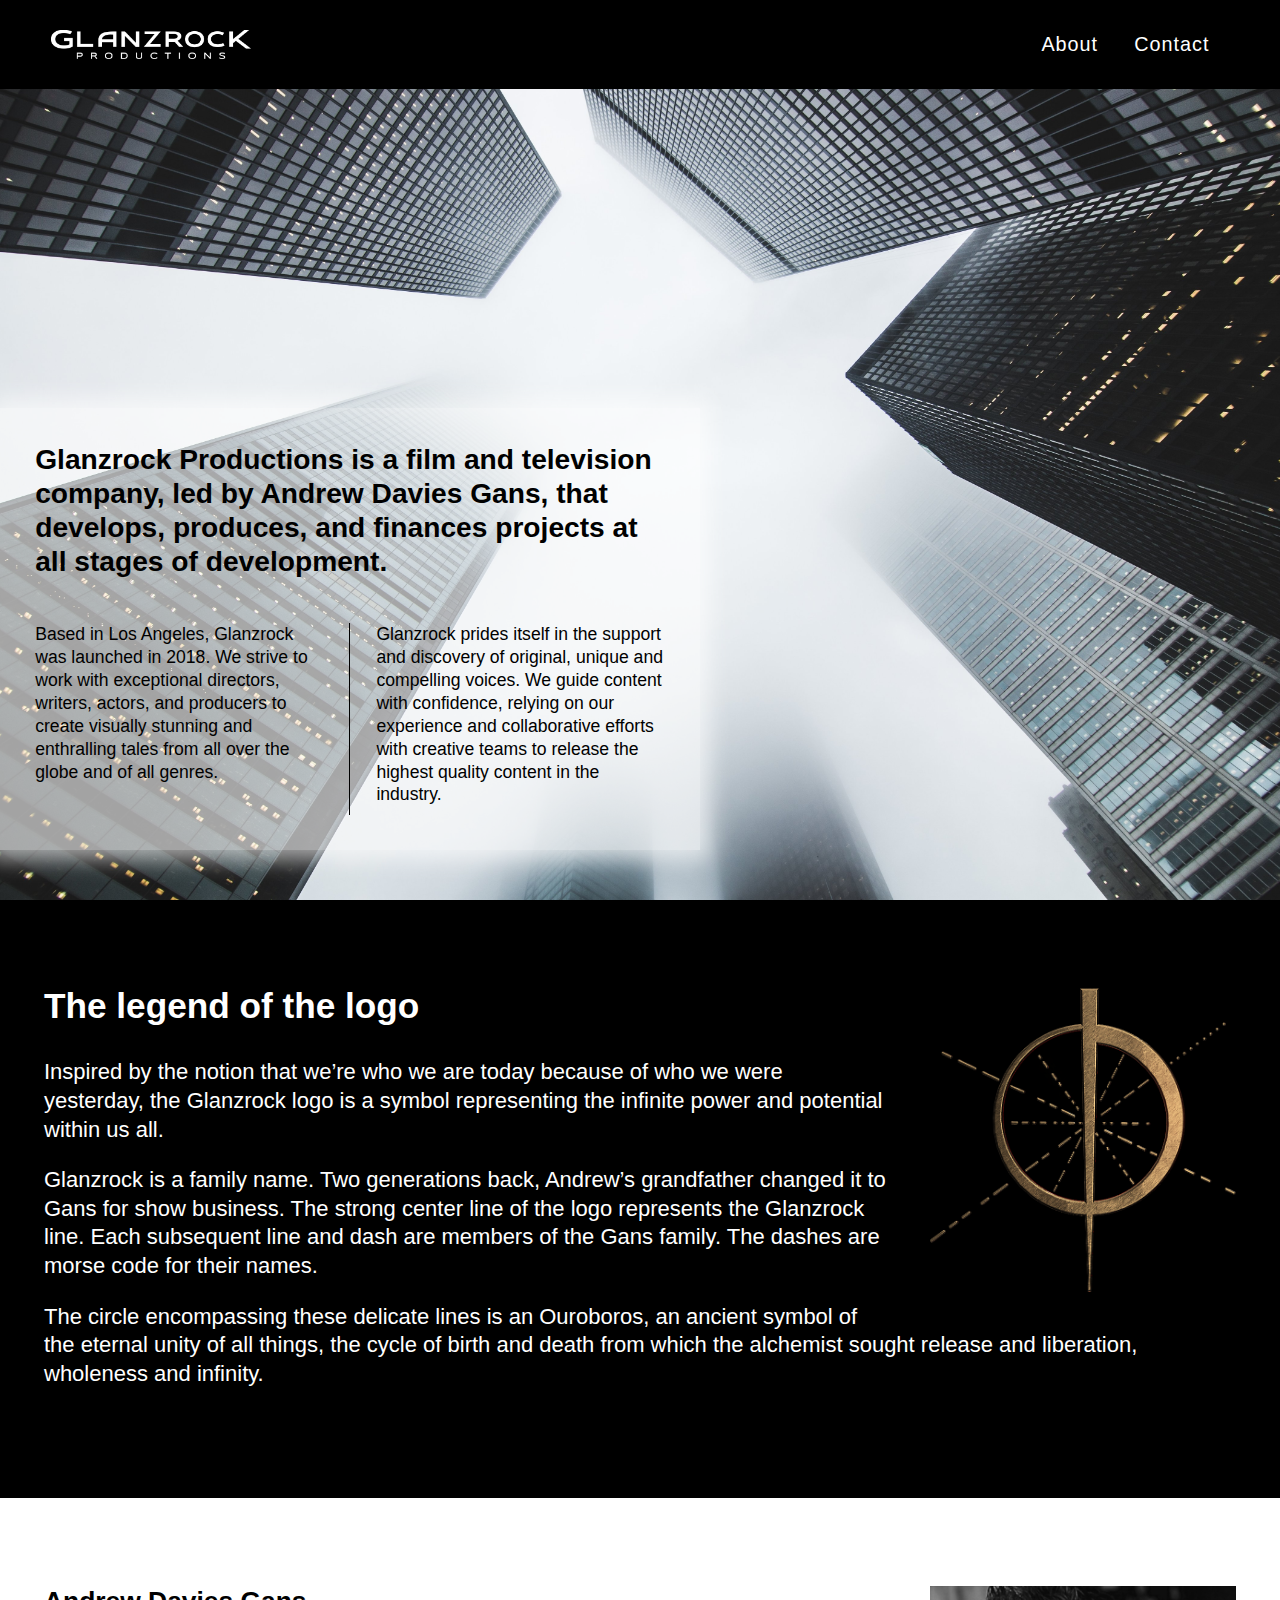
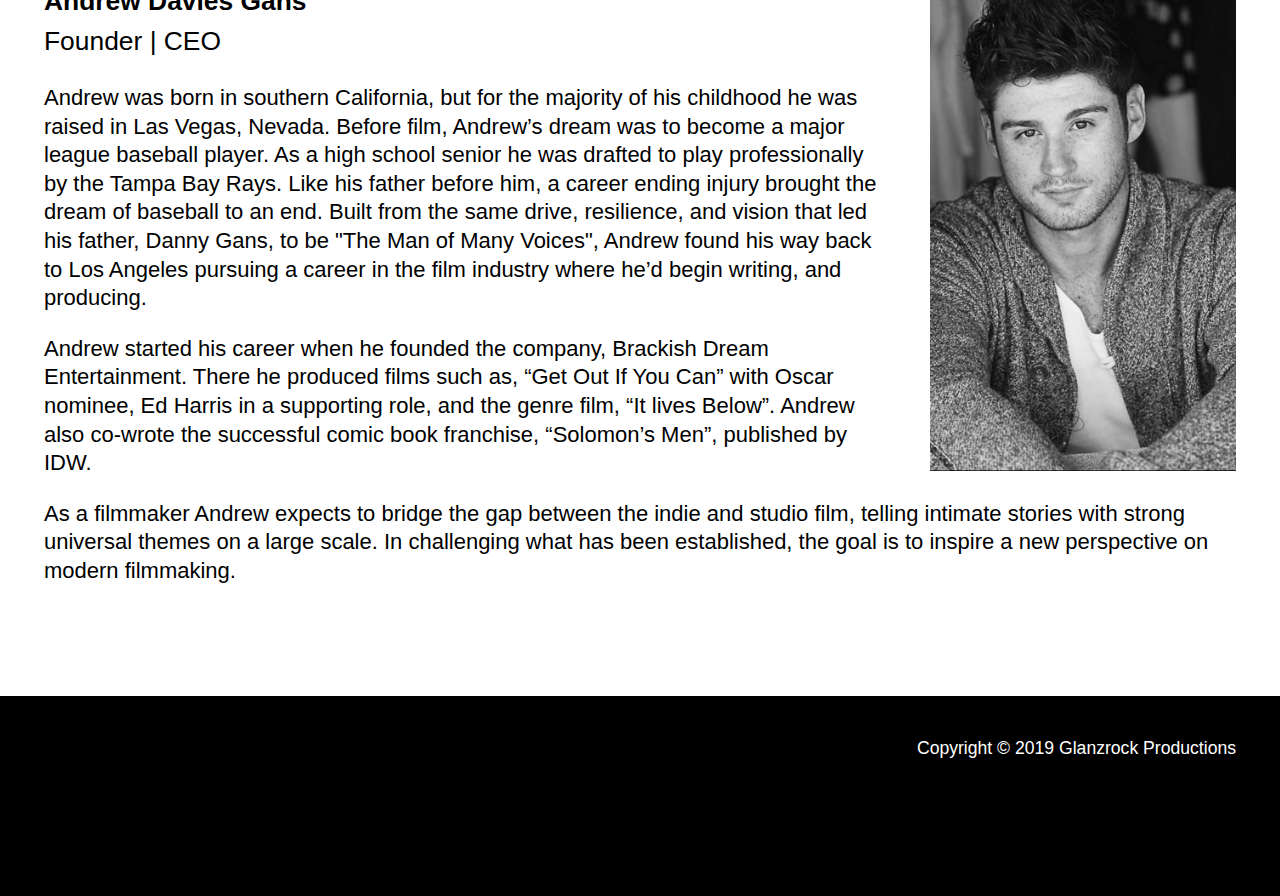
==== commit 7d312487: "changed logo section to float" ====
--- a/about.html
+++ b/about.html
@@ -43,26 +43,25 @@
         </div>
     </div>
 
+ 
+
     <section>
         <div class="logo-flex">
             <div class="logo-text">
+                <img src="img/Marco Barreto - Logo_B_symbol.png" alt="glanzrock logomark">
                 <h2>The legend of the logo</h2>
                 <p>Inspired by the notion that we’re who we are today because of who we were yesterday, the Glanzrock logo is a symbol representing the infinite power and potential within us all.</p>
                 <p>Glanzrock is a family name. Two generations back, Andrew’s grandfather changed it to Gans for show business. The strong center line of the logo represents the Glanzrock line. Each subsequent line and dash are members of the Gans family. The dashes are morse code for their names. </p>
                 <p>The circle encompassing these delicate lines is an Ouroboros, an ancient symbol of the eternal unity of all things, the cycle of birth and death from which the alchemist sought release and liberation, wholeness and infinity.</p>
             </div>
-            <div class="logo-image">
-                <img src="img/Marco Barreto - Logo_B_symbol.png" alt="glanzrock logomark">
-            </div>
         </div>
-    </section>
+        </section>
 
     <section class="logo-flex white">
         <div class="team-text">
-                <img src="img/andrew-gans-headshot.png">
-                <h3 class="name">Andrew Davies Gans</h3>
-                <h3 class="title">Founder | CEO</h3>
-                
+            <img src="img/andrew-gans-headshot.png">
+            <h3 class="name">Andrew Davies Gans</h3>
+            <h3 class="title">Founder | CEO</h3>    
             <p>Andrew was born in southern California, but for the majority of his childhood he was raised in Las Vegas, Nevada. Before film, Andrew’s dream was to become a major league baseball player. As a high school senior he was drafted to play professionally by the Tampa Bay Rays. Like his father before him, a career ending injury brought the dream of baseball to an end. Built from the same drive, resilience, and vision that led his father, Danny Gans, to be "The Man of Many Voices", Andrew found his way back to Los Angeles pursuing a career in the film industry where he’d begin writing, and producing.</p>
             <p>Andrew started his career when he founded the company, Brackish Dream Entertainment. There he produced films such as, “Get Out If You Can” with Oscar nominee, Ed Harris in a supporting role, and the genre film, “It lives Below”. Andrew also co-wrote the successful comic book franchise, “Solomon’s Men”, published by IDW.</p>
             <p>As a filmmaker Andrew expects to bridge the gap between the indie and studio film, telling intimate stories with strong universal themes on a large scale. In challenging what has been established, the goal is to inspire a new perspective on modern filmmaking.</p>
--- a/main.css
+++ b/main.css
@@ -398,10 +398,10 @@
     color: white;
 }
 
-.logo-text {
+/* .logo-text {
     width: 50%;
     margin-right: 3em;
-}
+} */
 
 .logo-text h2 {
     font-size:1.6em;
@@ -443,6 +443,7 @@
     font-size: 3em;
 }
 
+/* About Page Team Styles */
 
 .team-text img {
     float: right;
@@ -472,3 +473,35 @@
     line-height: 1.2;
 }
 
+
+/* About Page Logo Styles */
+
+.logo-text img {
+    float: right;
+    width: 350px;
+    padding-left: 2em;
+    margin-bottom: 1em;
+}
+
+@media screen and (max-width: 650px) {
+    .team-text img {
+        width: 200px;
+    }
+  }
+
+.logo-text p {
+    line-height: 1.3;
+    font-size: 1em;
+    margin-bottom: 1em;
+}
+
+.logo-text .title {
+    margin-bottom: 1em;
+    line-height: 1.2;
+}
+
+.team-text .name {
+    line-height: 1.2;
+}
+
+
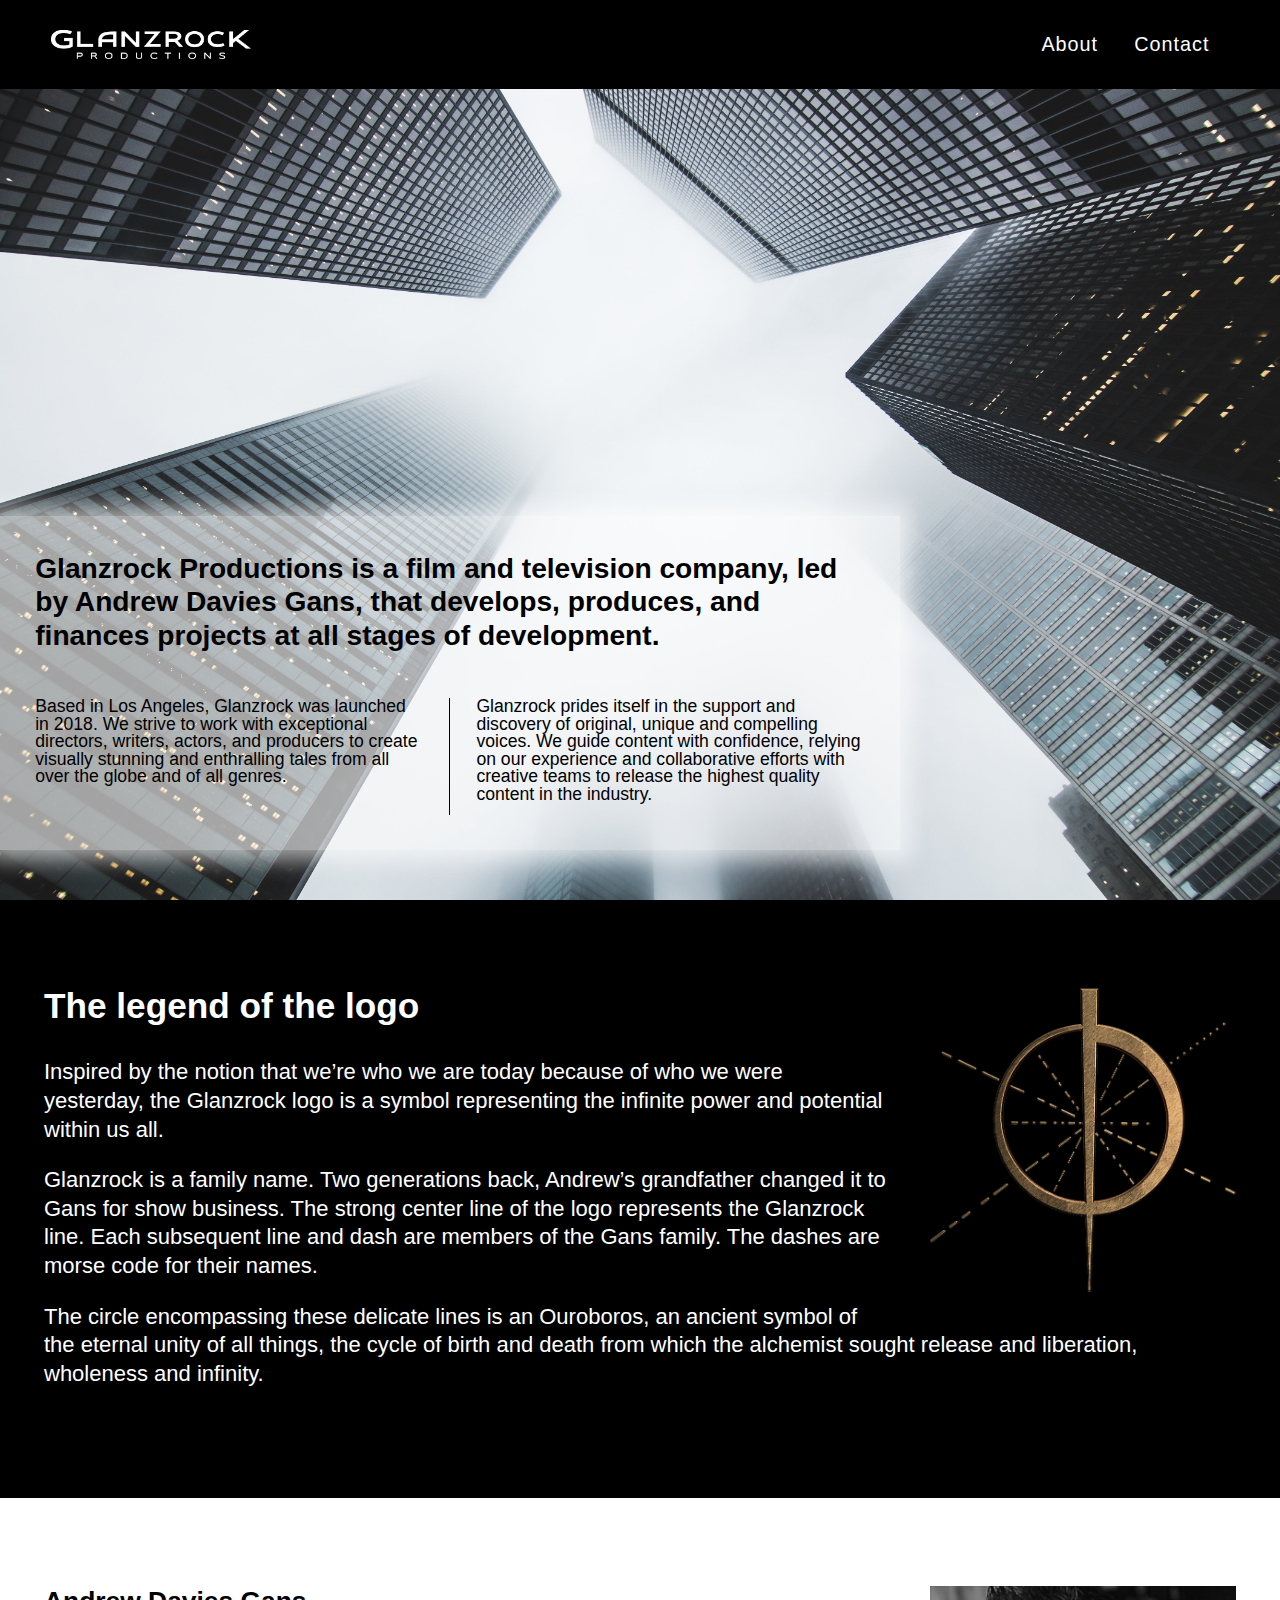
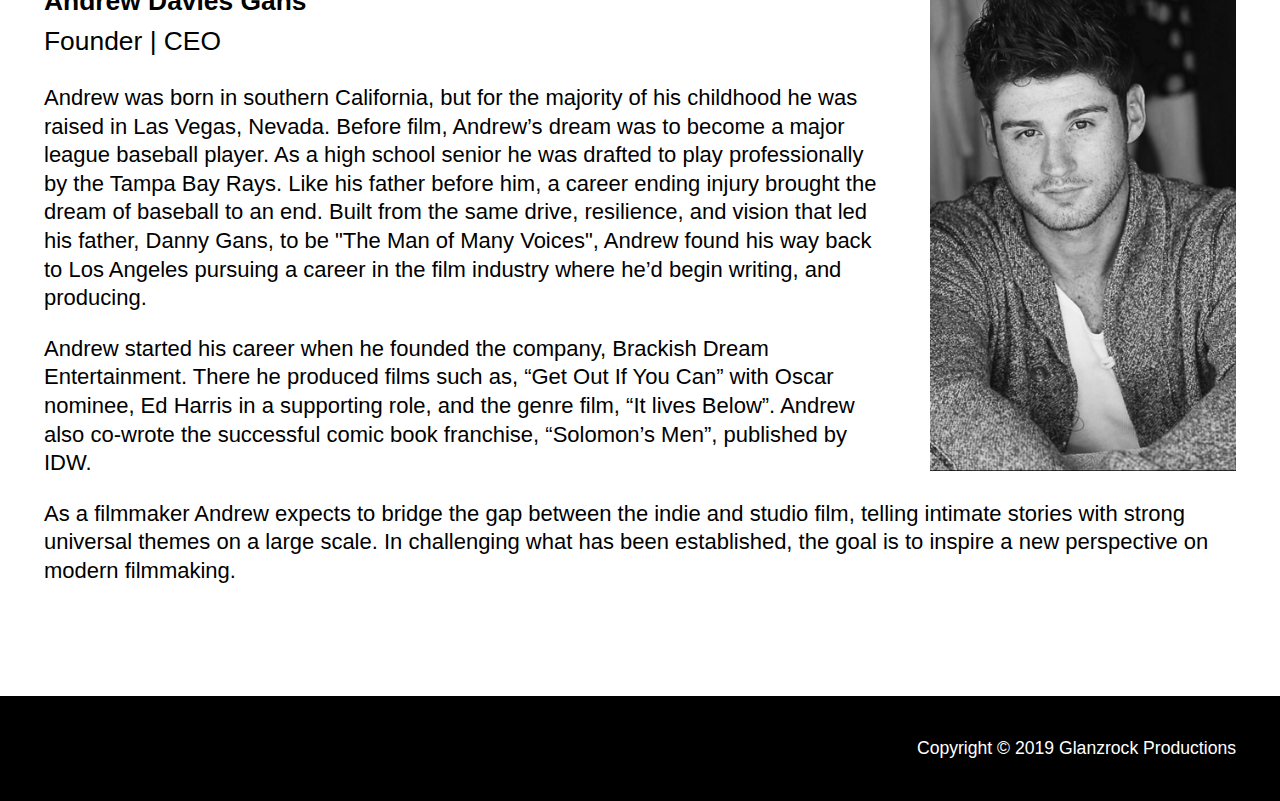
==== commit c7325995: "front page changes" ====
--- a/about.html
+++ b/about.html
@@ -18,6 +18,7 @@
 </head>
 
 <body>
+    <div class="content">
     <div class="about-hero">
         <div class="sticky">
             <header>
@@ -70,7 +71,7 @@
 
 
 </body>
-
+</div>
 <footer>
     <p>Copyright &copy; 2019 Glanzrock Productions</p>
     
--- a/main.css
+++ b/main.css
@@ -20,6 +20,20 @@
     box-sizing: inherit;
 }
 
+html, body {
+    height: 100%;
+  }
+
+  body {
+    display: flex;
+    flex-direction: column;
+  }
+  .content {
+    flex: 1 0 auto;
+  }
+  .footer {
+    flex-shrink: 0;
+  }
 
 body {
     font-family: sans-serif;
@@ -35,19 +49,44 @@
     width: 200px;
 }
 
-.container {
-    /* margin-top: -20px; */
+/* .container { */
+    /* margin-top: -45px; */
     /* background-image: url("img/lost-places-1555076_1920.jpg"); */
-    background:linear-gradient(rgba(0,0,0,0.4), rgba(0,0,0,0.4)), url("img/lost-places-1555076_1920.jpg");
-    background-image: url("img/glanzrock-3d.jpeg");
+    /* background:linear-gradient(rgba(0,0,0,0.4), rgba(0,0,0,0.4)), url("img/lost-places-1555076_1920.jpg");
+    background-image: url("img/glanzrock-3d.jpeg"); */
     /* background-image: url("https://a468ba3fc2be117c5560-f9a6225d634730495a59b91d1543c5a4.ssl.cf5.rackcdn.com/GLORIABELL_Site-GIF.gif"); */
     /* background-image: url("https://a468ba3fc2be117c5560-f9a6225d634730495a59b91d1543c5a4.ssl.cf5.rackcdn.com/hereditary.jpg"); */
     /* background-image: url("https://a468ba3fc2be117c5560-f9a6225d634730495a59b91d1543c5a4.ssl.cf5.rackcdn.com/eg-16.9.jpg"); */
-    background-position: center;
+    /* background-position: center;
     background-size: cover;
     background-repeat: no-repeat;
-    height: 100vh;
-}
+    height: 95vh;
+} */
+
+
+
+
+.container img {
+    margin-top: -50px;
+    height: 98vh;
+    object-fit: cover;
+    object-position: center;
+}
+
+@media(max-width: 600px) {
+    
+    .container img {
+        margin-top: -50px;
+        height: 60vh;
+        object-fit: cover;
+        object-position: center;
+    }
+    }
+
+.container {
+    
+}
+
 
 /* .news {
     height:max-content;
@@ -65,6 +104,7 @@
     background-size: cover;
     background-repeat: no-repeat;
     height: 100vh;
+    
 }
 
 
@@ -142,8 +182,7 @@
     position: absolute;
     bottom: 50px;
     color: black;
-    max-width: 700px;
-    line-height: 1.3;
+    max-width: 900px;
     padding-left: 2em;
     padding-right: 2em;
     /* margin: 30vh 50vw 0 auto; */
@@ -186,6 +225,9 @@
     
 }
 
+
+/* Featured Projects */
+
 .featured {
     padding: 2rem 2rem;
     height: max-content;
@@ -205,11 +247,11 @@
     justify-content: space-between;
 }
 
-@media(max-width:750px) {
+/* @media(max-width:600px) {
     .feature-grid {
         display: block;
     }
-}
+} */
 
 .item {
     width: 30%;
@@ -219,30 +261,44 @@
 }
 
 
-
 .item:nth-of-type(3) {
     margin-right: 0px;
 }
 
 .item img {
-    display: block;
-    width: 100%;
-    height: auto;
     object-fit: cover;
     object-position: top center;
     
 }
 
-@media(max-width:750px) {
+@media(max-width:780px) {
     .item {
-        width: 100%;
+        width: 43%;
+    }
+
+    .item:nth-of-type(2) {
+        margin-right: 0px;
     }
 
     .item img {
-        height: 300px;
-    }
-    
-}
+        height: auto;
+    }
+    
+}
+
+
+
+
+/* @media(max-width:550px) {
+    .item {
+        width: 80%;
+    }
+
+    .item img {
+        height: 200px;
+    }
+    
+} */
 
 .item a:hover {
     filter: brightness(1.5);
@@ -315,7 +371,7 @@
     
 }
 
-@media(max-width:700px) {
+@media(max-width:600px) {
     .project-flex {
         display: block;
     }
@@ -339,13 +395,18 @@
 
 /* footer  */
 footer {
+    display: flex;
+    flex-direction: column;
+    justify-content: flex-end;
     font-size: .8em;
     text-align: right;
     padding: 2rem 2rem;
     color: white;
     background-color: black;
-    height: 200px;
-}
+    height: 150px;
+}
+
+
 
 
 /* news */
@@ -505,3 +566,114 @@
 }
 
 
+/* Form  */
+
+form { max-width:600px; margin:70px auto; }
+
+.feedback-input {
+  color:black;
+  font-family: Helvetica, Arial, sans-serif;
+  font-weight:500;
+  font-size: 18px;
+  line-height: 22px;
+  background-color: white;
+  border:1px solid black;
+  /* transition: all .3s; */
+  padding: 13px;
+  margin-bottom: 15px;
+  width:100%;
+  box-sizing: border-box;
+  outline:0;
+}
+
+.feedback-input:focus { border:2px solid #BDAC74; }
+
+textarea {
+  height: 150px;
+  line-height: 150%;
+  resize:vertical;
+}
+
+[type="submit"] {
+  font-family: 'Montserrat', Arial, Helvetica, sans-serif;
+  width: 30%;
+  background:black;
+  /* border-radius:5px; */
+  border:1px single white;
+  cursor:pointer;
+  color:white;
+  font-size:20px;
+  padding-top:10px;
+  padding-bottom:10px;
+  /* transition: all 0.3s; */
+  margin-top:4px;
+  font-weight:700;
+}
+[type="submit"]:hover { background:#BDAC74; }
+
+
+.hpot {
+  display: none;
+}
+
+.content {
+    
+    /* height: 80vh; */
+}
+
+.contact h2 {
+    text-align: center;
+    margin-top: 50px;
+    font-size: 2.4em;
+}
+
+.contact .thanks-animation {
+    text-align: center;
+    opacity: 0;
+    animation: fadein 1s ease;
+    animation-delay: 1s;
+    animation-fill-mode: forwards;
+}
+
+.thanks {
+    display: flex;
+    align-items: center;
+    justify-content: center;
+    flex-direction: column;
+    width: 100%;
+    min-height: 200px;
+    align-items: center;
+    font-size: 18px;
+    font-weight: 300;
+    color:white;
+}
+
+.content .thanks {
+    background-color: black;
+}
+
+.thanks h2 {
+    transform: translateY(-20px);
+}
+
+@keyframes fadein {
+    from { opacity: 0; }
+    to   { opacity: 1; }
+}
+
+
+.hero-2 h2 {
+    transform: rotate(-2deg);
+    font-size: 3em;
+    font-weight: bolder;
+    line-height: 1.1;
+    margin-bottom: 1em;
+}
+
+.hero-2 p {
+    transform: rotate(-2deg);
+    font-size: 1.3em;
+    line-height: 1.4;
+    margin-bottom: 1em;
+}
+
